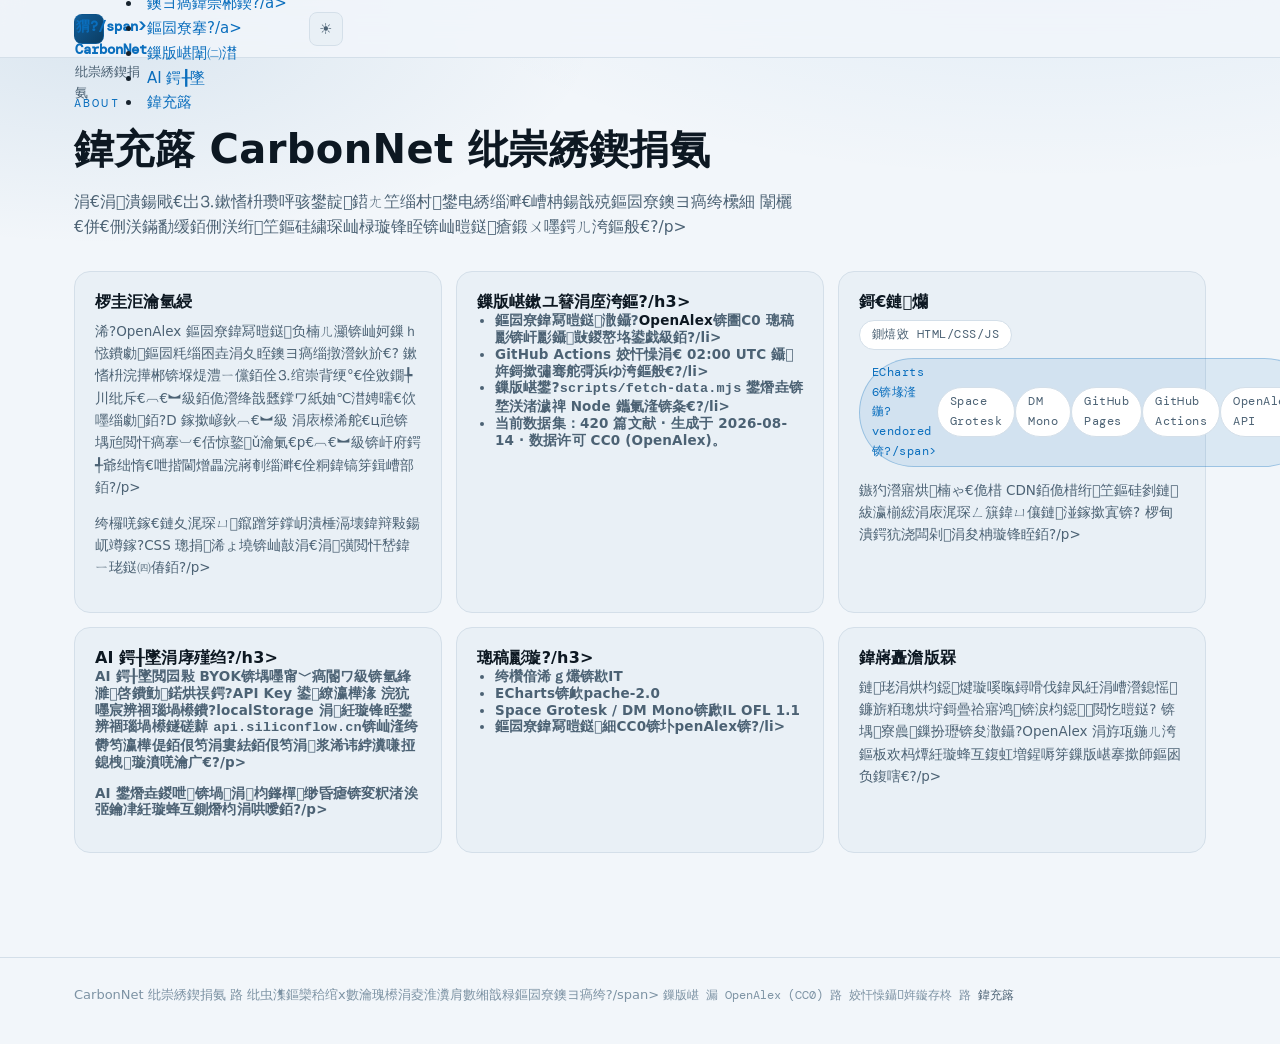
==== about.html @ fbaf21c8 "feat: CarbonNet 碳网图谱初版 — 碳材料超级电容器三维导电网络文献知识站" ====
﻿<!DOCTYPE html>
<html lang="zh-CN" class="no-js">
<head>
  <meta charset="UTF-8">
  <meta name="viewport" content="width=device-width, initial-scale=1.0">
  <meta name="description" content="鍏充簬 CarbonNet 纰崇綉鍥捐氨 鈥?椤圭洰璇存槑銆佹暟鎹潵婧愩€佽璁＄郴缁熶笌璁稿彲璇併€?>
  <title>鍏充簬 鈥?CarbonNet 纰崇綉鍥捐氨</title>
  <link rel="icon" href="assets/favicon.svg?v=1" type="image/svg+xml">
  <link rel="stylesheet" href="css/tokens.css?v=1">
  <link rel="stylesheet" href="css/main.css?v=1">
  <link rel="stylesheet" href="css/pages.css?v=1">
  <script defer src="js/vendor/echarts.min.js?v=1"></script>
  <script defer src="js/common.js?v=3"></script>
  <script defer src="js/about.js?v=1"></script>
</head>
<body>
  <header class="nav">
    <div class="nav-inner">
      <a class="brand" href="index.html">
        <span class="logo">猬?/span>
        <span>CarbonNet</span><span class="brand-cn">纰崇綉鍥捐氨</span>
      </a>
      <nav aria-label="涓诲鑸?>
        <ul class="nav-links">
          <li><a href="index.html">棣栭〉</a></li>
          <li><a href="taxonomy.html">鐭ヨ瘑鑴夌粶</a></li>
          <li><a href="graph.html">鐭ヨ瘑鍏崇郴鍥?/a></li>
          <li><a href="library.html">鏂囩尞搴?/a></li>
          <li><a href="stats.html">鏁版嵁闈㈡澘</a></li>
          <li><a href="ai.html">AI 鍔╂墜</a></li>
          <li><a href="about.html">鍏充簬</a></li>
        </ul>
      </nav>
      <div class="nav-right">
        <button class="icon-btn theme-toggle" aria-label="鍒囨崲涓婚">鈽?/button>
        <button class="icon-btn nav-toggle" aria-label="鑿滃崟">鈽?/button>
      </div>
    </div>
  </header>

  <main class="page">
    <div class="container">
      <div class="page-head enter">
        <span class="eyebrow">ABOUT</span>
        <h1>鍏充簬 CarbonNet 纰崇綉鍥捐氨</h1>
        <p class="lead">涓€涓潰鍚戙€岀⒊鏉愭枡瓒呯骇鐢靛鍣ㄤ笁缁村鐢电綉缁溿€嶆柟鍚戠殑鏂囩尞鐭ヨ瘑绔欙細
          闈欐€併€侀浂鏋勫缓銆侀浂绗笁鏂硅繍琛屾椂璇锋眰锛屾暟鎹瘡鍛ㄨ嚜鍔ㄦ洿鏂般€?/p>
      </div>

      <div class="about-grid" data-stagger>
        <div class="card enter">
          <h3>椤圭洰瀹氫綅</h3>
          <p>浠?OpenAlex 鏂囩尞鍏冩暟鎹负楠ㄦ灦锛屾妸鏁ｈ惤鐨勮鏂囩粍缁囨垚涓夊眰鐭ヨ瘑缁撴瀯鈥斺€?            鏉愭枡浣撶郴锛堢煶澧ㄧ儻銆佺⒊绾崇背绠°€佺敓鐗╄川纰斥€︹€︼級銆佹瀯绛戠瓥鐣ワ紙妯℃澘娉曘€佽嚜缁勮銆?D 鎵撳嵃鈥︹€︼級
            涓庡櫒浠舵€ц兘锛堣兘閲忓瘑搴︺€佸惊鐜ǔ瀹氭€р€︹€︼級锛屽府鍔╃爺绌惰€呭揩閫熷畾浣嶈剦缁溿€佺粡鍏镐笌鍓嶆部銆?/p>
          <p>绔欏唴鎵€鏈夊浘琛ㄩ鑹蹭笌鐣岄潰棰滆壊鍏辩敤鍚屼竴鎵?CSS 璁捐浠ょ墝锛屾敼涓€涓彉閲忓嵆鍏ㄧ珯鎹㈣偆銆?/p>
        </div>

        <div class="card enter">
          <h3>鏁版嵁鏉ユ簮涓庢洿鏂?/h3>
          <ul>
            <li>鏂囩尞鍏冩暟鎹潵鑷?<a href="https://openalex.org" target="_blank" rel="noopener noreferrer">OpenAlex</a>锛圕C0 璁稿彲锛屽彲鑷敱鍐嶅垎鍙戯級銆?/li>
            <li>GitHub Actions 姣忓懆涓€ 02:00 UTC 鑷姩鎶撳彇骞舵彁浜ゆ洿鏂般€?/li>
            <li>鏁版嵁鐢?<code>scripts/fetch-data.mjs</code> 鐢熸垚锛堥浂渚濊禆 Node 鑴氭湰锛夈€?/li>
            <li id="aboutMeta">鈥?/li>
          </ul>
        </div>

        <div class="card enter">
          <h3>鎶€鏈爤</h3>
          <div class="stack-list">
            <span class="badge">鍘熺敓 HTML/CSS/JS</span>
            <span class="badge badge-accent">ECharts 6锛堟湰鍦?vendored锛?/span>
            <span class="badge">Space Grotesk</span>
            <span class="badge">DM Mono</span>
            <span class="badge">GitHub Pages</span>
            <span class="badge">GitHub Actions</span>
            <span class="badge">OpenAlex API</span>
          </div>
          <p style="margin-top:12px">鏃犳瀯寤烘楠ゃ€佹棤 CDN銆佹棤绗笁鏂硅剼鏈紱瀛椾綋涓庡浘琛ㄥ簱鍏ㄩ儴鏈湴鎵撳寘锛?            椤甸潰鍔犺浇闆剁涓夋柟璇锋眰銆?/p>
        </div>

        <div class="card enter">
          <h3>AI 鍔╂墜涓庨殣绉?/h3>
          <p>AI 鍔╂墜閲囩敤 BYOK锛堣嚜甯﹀瘑閽ワ級锛氫綘濉啓鐨勭鍩烘祦鍔?API Key 鍙繚瀛樺湪
            浣犺嚜宸辨祻瑙堝櫒鐨?localStorage 涓紝璇锋眰鐢辨祻瑙堝櫒鐩磋繛
            <code>api.siliconflow.cn</code>锛屾湰绔欎笉瀛樺偍銆佷笉涓婁紶銆佷笉涓浆浠讳綍瀵嗛挜鎴栧璇濆唴瀹广€?/p>
          <p>AI 鐢熸垚鍐呭锛堝涓枃鎽樿缈昏瘧锛変粎渚涘弬鑰冿紝璇蜂互鍘熸枃涓哄噯銆?/p>
        </div>

        <div class="card enter">
          <h3>璁稿彲璇?/h3>
          <ul>
            <li>绔欑偣浠ｇ爜锛歁IT</li>
            <li>ECharts锛欰pache-2.0</li>
            <li>Space Grotesk / DM Mono锛歋IL OFL 1.1</li>
            <li>鏂囩尞鍏冩暟鎹細CC0锛圤penAlex锛?/li>
          </ul>
        </div>

        <div class="card enter">
          <h3>鍏嶈矗澹版槑</h3>
          <p>鏈珯涓烘枃鐚煡璇嗘暣鐞嗗伐鍏凤紝涓嶆瀯鎴愮鐮旂粨璁烘垨鎶曡祫寤鸿锛涙枃鐚閲忔暟鎹?            锛堣寮曟鏁扮瓑锛夋潵鑷?OpenAlex 涓斿瓨鍦ㄦ洿鏂板欢杩燂紝璇蜂互鍑虹増鍟嗕笌鏁版嵁搴撳師鏂囦负鍑嗐€?/p>
        </div>
      </div>
    </div>
  </main>

  <footer class="site-footer">
    <div class="container">
      <span>CarbonNet 纰崇綉鍥捐氨 路 纰虫潗鏂欒秴绾х數瀹瑰櫒涓夌淮瀵肩數缃戠粶鏂囩尞鐭ヨ瘑绔?/span>
      <span class="footer-mono">鏁版嵁 漏 OpenAlex (CC0) 路 姣忓懆鑷姩鏇存柊 路 <a href="about.html">鍏充簬</a></span>
    </div>
  </footer>
</body>
</html>
---- css/tokens.css ----
/* ============================================================
   CarbonNet 碳网图谱 — 设计令牌 (Design Tokens)
   所有颜色集中于此；ECharts 通过 chartTheme() 读取同一批变量，
   改令牌即全站换肤。
   ============================================================ */

:root {
  /* —— 表面与文字（暗色默认：蓝调近黑编辑式） —— */
  --c-bg:            #0a0f14;
  --c-bg-soft:       #0e1620;
  --c-bg-raised:     #132030;
  --c-bg-overlay:    rgba(6, 11, 16, 0.72);
  --c-border:        #1c2c3a;
  --c-border-strong: #2b4358;
  --c-text:          #dce7f2;
  --c-text-dim:      #8fa3b5;
  --c-text-faint:    #5b7186;
  --c-heading:       #f2f7fb;

  /* —— 品牌 —— */
  --c-accent:        #7CC7FF;   /* 电光青：链接/高亮 */
  --c-accent-ink:    #04121f;   /* 电光青上的文字 */
  --c-accent-soft:   rgba(124, 199, 255, 0.12);
  --c-accent-line:   rgba(124, 199, 255, 0.35);
  --c-btn:           #125E9A;   /* 深蓝：按钮 */
  --c-btn-hover:     #1574bd;
  --c-btn-ink:       #eaf6ff;
  --c-ok:            #4ade80;
  --c-warn:          #fbbf24;
  --c-err:           #f87171;

  /* —— 图表令牌（chartTheme() 读取） —— */
  --chart-text:    #8fa3b5;
  --chart-axis:    #22374a;
  --chart-split:   rgba(124, 199, 255, 0.08);
  --chart-p1:      #7CC7FF;
  --chart-p2:      #125E9A;
  --chart-p3:      #4ade80;
  --chart-p4:      #fbbf24;
  --chart-p5:      #a78bfa;
  --chart-p6:      #f472b6;
  --chart-p7:      #2dd4bf;
  --chart-p8:      #fb923c;

  /* —— 字体 —— */
  --font-display: "Space Grotesk", "PingFang SC", "Microsoft YaHei", system-ui, sans-serif;
  --font-mono:    "DM Mono", ui-monospace, "Cascadia Mono", Consolas, monospace;
  --font-body:    "Space Grotesk", "PingFang SC", "Microsoft YaHei", system-ui, sans-serif;

  /* —— 动效 —— */
  --ease-spring:  cubic-bezier(.17, 1.25, .36, 1);
  --ease-out:     cubic-bezier(.22, .61, .36, 1);
  --dur-fast:     .16s;
  --dur-med:      .32s;
  --dur-slow:     .55s;
  --stagger-step: 55ms;
  --blur-in:      6px;
  --rise-in:      14px;

  /* —— 布局与阴影 —— */
  --nav-h:         58px;
  --radius:        10px;
  --radius-lg:     16px;
  --shadow-soft:   0 10px 30px rgba(0, 0, 0, .35);
  --shadow-pop:    0 18px 48px rgba(0, 0, 0, .5);
  --content-max:   1180px;
}

/* —— 浅色主题：覆盖令牌即全站换肤 —— */
[data-theme="light"] {
  --c-bg:            #f2f6fa;
  --c-bg-soft:       #ffffff;
  --c-bg-raised:     #e9f0f6;
  --c-bg-overlay:    rgba(226, 235, 244, 0.78);
  --c-border:        #d4dfe9;
  --c-border-strong: #b6c9d8;
  --c-text:          #17232e;
  --c-text-dim:      #4c6274;
  --c-text-faint:    #7d93a4;
  --c-heading:       #0d1822;

  --c-accent:        #0a6ebd;
  --c-accent-ink:    #ffffff;
  --c-accent-soft:   rgba(10, 110, 189, 0.10);
  --c-accent-line:   rgba(10, 110, 189, 0.30);
  --c-btn:           #125E9A;
  --c-btn-hover:     #0d507f;
  --c-btn-ink:       #eaf6ff;
  --c-ok:            #16a34a;
  --c-warn:          #d97706;
  --c-err:           #dc2626;

  --chart-text:    #4c6274;
  --chart-axis:    #c3d2de;
  --chart-split:   rgba(10, 110, 189, 0.08);
  --chart-p1:      #0a6ebd;
  --chart-p2:      #125E9A;
  --chart-p3:      #16a34a;
  --chart-p4:      #d97706;
  --chart-p5:      #7c3aed;
  --chart-p6:      #db2777;
  --chart-p7:      #0d9488;
  --chart-p8:      #ea580c;

  --shadow-soft:   0 10px 26px rgba(23, 53, 77, .12);
  --shadow-pop:    0 18px 44px rgba(23, 53, 77, .18);
}

/* ============================================================
   本地字体（零第三方请求）
   ============================================================ */
@font-face {
  font-family: "Space Grotesk";
  src: url("../fonts/space-grotesk-latin-wght-normal.woff2") format("woff2");
  font-weight: 300 700;
  font-style: normal;
  font-display: swap;
}
@font-face {
  font-family: "DM Mono";
  src: url("../fonts/dm-mono-latin-400-normal.woff2") format("woff2");
  font-weight: 400;
  font-style: normal;
  font-display: swap;
}
@font-face {
  font-family: "DM Mono";
  src: url("../fonts/dm-mono-latin-500-normal.woff2") format("woff2");
  font-weight: 500;
  font-style: normal;
  font-display: swap;
}
@font-face {
  font-family: "DM Mono";
  src: url("../fonts/dm-mono-latin-400-italic.woff2") format("woff2");
  font-weight: 400;
  font-style: italic;
  font-display: swap;
}
---- css/main.css ----
/* ============================================================
   CarbonNet 碳网图谱 — 全局样式 (main.css)
   依赖 tokens.css；所有颜色取自 CSS 变量令牌。
   铁律提醒：本文件每次改动后，引用它的 HTML 中 ?v=N 必须 +1。
   ============================================================ */

/* ---------- Reset & base ---------- */
*, *::before, *::after { box-sizing: border-box; }
html { -webkit-text-size-adjust: 100%; }
body {
  margin: 0;
  font-family: var(--font-body);
  font-size: 15px;
  line-height: 1.65;
  color: var(--c-text);
  background-color: var(--c-bg);
  /* 编辑式浅网格纹理 */
  background-image:
    radial-gradient(1100px 420px at 82% -8%, rgba(124, 199, 255, 0.09), transparent 60%),
    radial-gradient(900px 380px at 8% 4%, rgba(18, 94, 154, 0.14), transparent 55%),
    linear-gradient(var(--c-bg), var(--c-bg)),
    linear-gradient(to right, rgba(124, 199, 255, 0.035) 1px, transparent 1px),
    linear-gradient(to bottom, rgba(124, 199, 255, 0.035) 1px, transparent 1px);
  background-size: auto, auto, auto, 44px 44px, 44px 44px;
  background-attachment: fixed;
  min-height: 100vh;
  -webkit-font-smoothing: antialiased;
}
[data-theme="light"] body {
  background-image:
    radial-gradient(1100px 420px at 82% -8%, rgba(10, 110, 189, 0.08), transparent 60%),
    radial-gradient(900px 380px at 8% 4%, rgba(18, 94, 154, 0.10), transparent 55%),
    linear-gradient(var(--c-bg), var(--c-bg)),
    linear-gradient(to right, rgba(10, 110, 189, 0.045) 1px, transparent 1px),
    linear-gradient(to bottom, rgba(10, 110, 189, 0.045) 1px, transparent 1px);
  background-size: auto, auto, auto, 44px 44px, 44px 44px;
  background-attachment: fixed;
}

h1, h2, h3, h4 { font-family: var(--font-display); color: var(--c-heading); line-height: 1.25; margin: 0 0 .5em; letter-spacing: .01em; }
a { color: var(--c-accent); text-decoration: none; transition: color var(--dur-fast) var(--ease-out); }
a:hover { color: var(--c-accent); text-decoration: underline; text-underline-offset: 3px; }
p { margin: 0 0 1em; }
img, svg, canvas { display: block; max-width: 100%; }
button { font-family: inherit; }
::selection { background: var(--c-accent); color: var(--c-accent-ink); }
:focus-visible { outline: 2px solid var(--c-accent); outline-offset: 2px; border-radius: 3px; }

/* ---------- 布局 ---------- */
.container { max-width: var(--content-max); margin: 0 auto; padding: 0 24px; }
.page { padding-top: calc(var(--nav-h) + 28px); padding-bottom: 64px; min-height: 100vh; }

/* 页头（内页 hero） */
.page-head { margin: 8px 0 30px; }
.eyebrow {
  font-family: var(--font-mono);
  font-size: 12px;
  letter-spacing: .18em;
  text-transform: uppercase;
  color: var(--c-accent);
  display: block;
  margin-bottom: 10px;
}
.page-head h1 { font-size: clamp(1.7rem, 3.4vw, 2.5rem); font-weight: 600; margin-bottom: .4em; }
.page-head .lead { color: var(--c-text-dim); max-width: 720px; font-size: 15.5px; }

/* section 标题 */
.sec-head { display: flex; align-items: baseline; justify-content: space-between; gap: 16px; margin: 44px 0 18px; flex-wrap: wrap; }
.sec-head h2 { font-size: 1.28rem; font-weight: 600; margin: 0; }
.sec-head h2::before { content: "// "; color: var(--c-accent); font-family: var(--font-mono); font-weight: 400; }
.sec-head .sec-more { font-family: var(--font-mono); font-size: 13px; color: var(--c-text-dim); }
.sec-head .sec-more:hover { color: var(--c-accent); }

/* ---------- 顶部导航 ---------- */
.nav {
  position: fixed; inset: 0 0 auto 0; z-index: 100;
  height: var(--nav-h);
  display: flex; align-items: center;
  background: color-mix(in srgb, var(--c-bg) 82%, transparent);
  -webkit-backdrop-filter: blur(12px) saturate(1.2);
  backdrop-filter: blur(12px) saturate(1.2);
  border-bottom: 1px solid var(--c-border);
}
.nav-inner { width: 100%; max-width: var(--content-max); margin: 0 auto; padding: 0 24px; display: flex; align-items: center; gap: 22px; }
.brand { display: flex; align-items: center; gap: 10px; font-family: var(--font-display); font-weight: 600; font-size: 16px; color: var(--c-heading); }
.brand:hover { text-decoration: none; }
.brand .logo {
  width: 30px; height: 30px; border-radius: 8px; display: grid; place-items: center;
  background: linear-gradient(135deg, var(--c-btn) 0%, #0b3d63 100%);
  border: 1px solid var(--c-accent-line);
  font-family: var(--font-mono); font-size: 14px; color: var(--c-accent);
}
.brand .brand-cn { color: var(--c-text-dim); font-weight: 500; font-size: 13px; }
.nav-links { display: flex; gap: 2px; margin-left: auto; list-style: none; padding: 0; margin-block: 0; }
.nav-links a {
  display: block; padding: 7px 13px; border-radius: 8px; color: var(--c-text-dim);
  font-size: 14px; font-weight: 500; transition: background var(--dur-fast) var(--ease-out), color var(--dur-fast) var(--ease-out);
}
.nav-links a:hover { color: var(--c-text); background: var(--c-accent-soft); text-decoration: none; }
.nav-links a.active { color: var(--c-accent); background: var(--c-accent-soft); }
.nav-right { display: flex; align-items: center; gap: 10px; }
.icon-btn {
  width: 34px; height: 34px; border-radius: 8px; border: 1px solid var(--c-border);
  background: var(--c-bg-raised); color: var(--c-text-dim); cursor: pointer; font-size: 15px;
  display: grid; place-items: center; transition: color var(--dur-fast), border-color var(--dur-fast), transform var(--dur-fast) var(--ease-spring);
}
.icon-btn:hover { color: var(--c-accent); border-color: var(--c-accent-line); transform: translateY(-1px); }
.nav-toggle { display: none; }

/* ---------- 按钮 ---------- */
.btn {
  display: inline-flex; align-items: center; gap: 8px; padding: 9px 18px; border-radius: var(--radius);
  font-size: 14px; font-weight: 600; cursor: pointer; border: 1px solid transparent;
  transition: transform var(--dur-fast) var(--ease-spring), background var(--dur-fast), border-color var(--dur-fast), color var(--dur-fast), box-shadow var(--dur-fast);
}
.btn:active { transform: translateY(1px) scale(.99); }
.btn-primary { background: var(--c-btn); color: var(--c-btn-ink); }
.btn-primary:hover { background: var(--c-btn-hover); box-shadow: 0 4px 18px rgba(18, 94, 154, .35); text-decoration: none; color: var(--c-btn-ink); }
.btn-ghost { background: transparent; color: var(--c-accent); border-color: var(--c-accent-line); }
.btn-ghost:hover { background: var(--c-accent-soft); border-color: var(--c-accent); text-decoration: none; }
.btn-soft { background: var(--c-bg-raised); color: var(--c-text); border-color: var(--c-border); }
.btn-soft:hover { border-color: var(--c-border-strong); color: var(--c-heading); text-decoration: none; }
.btn-sm { padding: 5px 12px; font-size: 13px; border-radius: 7px; }

/* ---------- 卡片 ---------- */
.card {
  background: var(--c-bg-raised);
  border: 1px solid var(--c-border);
  border-radius: var(--radius-lg);
  padding: 20px;
  transition: transform var(--dur-med) var(--ease-spring), border-color var(--dur-med), box-shadow var(--dur-med);
}
.card-hover:hover { transform: translateY(-3px); border-color: var(--c-accent-line); box-shadow: var(--shadow-soft); }
.card h3 { font-size: 1.05rem; margin: 0 0 8px; }
.card h3 a { color: var(--c-heading); }
.card h3 a:hover { color: var(--c-accent); text-decoration: none; }

/* ---------- KPI ---------- */
.kpi-grid { display: grid; grid-template-columns: repeat(auto-fit, minmax(160px, 1fr)); gap: 14px; }
.kpi { padding: 18px 20px; position: relative; overflow: hidden; }
.kpi .kpi-num {
  font-family: var(--font-mono); font-size: 2.1rem; font-weight: 500; color: var(--c-heading);
  font-variant-numeric: tabular-nums; letter-spacing: -.02em; line-height: 1.1;
}
.kpi .kpi-num .unit { font-size: 1rem; color: var(--c-accent); margin-left: 4px; }
.kpi .kpi-label { color: var(--c-text-dim); font-size: 13px; margin-top: 6px; }
.kpi::after {
  content: ""; position: absolute; inset: auto -30% -60% auto; width: 120px; height: 120px;
  background: radial-gradient(closest-side, var(--c-accent-soft), transparent); pointer-events: none;
}

/* ---------- 标签云 / 徽章 ---------- */
.tag {
  display: inline-flex; align-items: center; gap: 6px; padding: 4px 12px; border-radius: 999px;
  background: var(--c-accent-soft); color: var(--c-accent); border: 1px solid transparent;
  font-size: 12.5px; font-weight: 500; cursor: pointer; white-space: nowrap;
  transition: transform var(--dur-fast) var(--ease-spring), border-color var(--dur-fast), background var(--dur-fast);
}
.tag:hover { transform: translateY(-1px); border-color: var(--c-accent-line); text-decoration: none; }
.tag .tag-count { font-family: var(--font-mono); font-size: 11px; opacity: .75; }
.tag-cloud { display: flex; flex-wrap: wrap; gap: 8px; }
.tag-cloud .tag { font-size: 12.5px; }

.badge {
  display: inline-flex; align-items: center; padding: 2px 9px; border-radius: 999px;
  font-family: var(--font-mono); font-size: 11px; letter-spacing: .04em;
  border: 1px solid var(--c-border); color: var(--c-text-dim); background: var(--c-bg-soft);
}
.badge-accent { color: var(--c-accent); border-color: var(--c-accent-line); background: var(--c-accent-soft); }

/* ---------- 列表：文献条目 ---------- */
.paper-list { display: flex; flex-direction: column; gap: 12px; }
.paper-item {
  display: flex; gap: 18px; padding: 18px 20px; border-radius: var(--radius-lg);
  background: var(--c-bg-raised); border: 1px solid var(--c-border);
  transition: transform var(--dur-med) var(--ease-spring), border-color var(--dur-med), box-shadow var(--dur-med);
}
.paper-item:hover { transform: translateY(-2px); border-color: var(--c-accent-line); box-shadow: var(--shadow-soft); }
.paper-item .rank {
  font-family: var(--font-mono); font-size: 1.35rem; color: var(--c-text-faint);
  min-width: 44px; text-align: center; padding-top: 2px; font-variant-numeric: tabular-nums;
}
.paper-item .rank.hot { color: var(--c-accent); }
.paper-body { flex: 1; min-width: 0; }
.paper-title { font-size: 1.02rem; font-weight: 600; color: var(--c-heading); margin: 0 0 6px; display: block; }
.paper-title:hover { color: var(--c-accent); text-decoration: none; }
.paper-meta { display: flex; flex-wrap: wrap; gap: 6px 16px; font-family: var(--font-mono); font-size: 12px; color: var(--c-text-faint); margin-bottom: 8px; }
.paper-meta b { color: var(--c-text-dim); font-weight: 500; }
.paper-authors { font-size: 13px; color: var(--c-text-dim); overflow: hidden; text-overflow: ellipsis; white-space: nowrap; }
.paper-tags { display: flex; flex-wrap: wrap; gap: 6px; margin-top: 9px; }

/* ---------- 表单控件（筛选） ---------- */
.ctrl {
  appearance: none; -webkit-appearance: none;
  background: var(--c-bg-raised); color: var(--c-text); border: 1px solid var(--c-border);
  border-radius: 8px; padding: 8px 12px; font-size: 14px; font-family: inherit;
  transition: border-color var(--dur-fast);
}
.ctrl:hover { border-color: var(--c-border-strong); }
.ctrl:focus { outline: none; border-color: var(--c-accent); box-shadow: 0 0 0 3px var(--c-accent-soft); }
select.ctrl { padding-right: 30px; cursor: pointer;
  background-image: linear-gradient(45deg, transparent 50%, var(--c-text-dim) 50%), linear-gradient(135deg, var(--c-text-dim) 50%, transparent 50%);
  background-position: calc(100% - 16px) 55%, calc(100% - 11px) 55%;
  background-size: 5px 5px, 5px 5px; background-repeat: no-repeat;
}
input[type="search"].ctrl { min-width: 240px; }

.filter-bar { display: flex; flex-wrap: wrap; gap: 10px; align-items: center; margin: 0 0 18px; }
.filter-bar .spacer { flex: 1; }

/* ---------- 表格（文献库） ---------- */
.table-wrap { overflow-x: auto; border: 1px solid var(--c-border); border-radius: var(--radius-lg); background: var(--c-bg-raised); }
table.papers { width: 100%; border-collapse: collapse; font-size: 14px; min-width: 760px; }
.papers thead th {
  position: sticky; top: 0; text-align: left; padding: 12px 16px; background: var(--c-bg-soft);
  color: var(--c-text-dim); font-family: var(--font-mono); font-size: 12px; font-weight: 500;
  letter-spacing: .08em; text-transform: uppercase; border-bottom: 1px solid var(--c-border-strong);
  cursor: pointer; user-select: none; white-space: nowrap;
}
.papers thead th:hover { color: var(--c-accent); }
.papers thead th .sort-ind { color: var(--c-accent); margin-left: 4px; }
.papers tbody td { padding: 11px 16px; border-bottom: 1px solid var(--c-border); vertical-align: top; }
.papers tbody tr { transition: background var(--dur-fast); }
.papers tbody tr:hover { background: var(--c-accent-soft); }
.papers tbody tr:last-child td { border-bottom: none; }
.papers .cell-title { max-width: 460px; }
.papers .cell-title a { color: var(--c-heading); font-weight: 600; }
.papers .cell-title a:hover { color: var(--c-accent); text-decoration: none; }
.papers .num { font-family: var(--font-mono); font-variant-numeric: tabular-nums; white-space: nowrap; }

/* ---------- 分页 ---------- */
.pager { display: flex; align-items: center; justify-content: center; gap: 6px; margin-top: 22px; flex-wrap: wrap; }
.pager .page-btn {
  min-width: 36px; height: 36px; padding: 0 10px; border-radius: 8px; border: 1px solid var(--c-border);
  background: var(--c-bg-raised); color: var(--c-text-dim); cursor: pointer; font-family: var(--font-mono); font-size: 13px;
  transition: color var(--dur-fast), border-color var(--dur-fast), background var(--dur-fast), transform var(--dur-fast) var(--ease-spring);
}
.pager .page-btn:hover:not(:disabled) { color: var(--c-accent); border-color: var(--c-accent-line); transform: translateY(-1px); }
.pager .page-btn.current { background: var(--c-btn); color: var(--c-btn-ink); border-color: var(--c-btn); }
.pager .page-btn:disabled { opacity: .4; cursor: not-allowed; }
.pager .page-info { font-family: var(--font-mono); font-size: 12.5px; color: var(--c-text-faint); margin: 0 10px; }

/* ---------- 右侧详情面板（知识脉络） ---------- */
.drawer-mask {
  position: fixed; inset: 0; z-index: 200; background: var(--c-bg-overlay);
  -webkit-backdrop-filter: blur(3px); backdrop-filter: blur(3px);
  opacity: 0; pointer-events: none; transition: opacity var(--dur-med) var(--ease-out);
}
.drawer-mask.open { opacity: 1; pointer-events: auto; }
.drawer {
  position: fixed; top: 0; right: 0; bottom: 0; z-index: 210; width: min(420px, 92vw);
  background: var(--c-bg-raised); border-left: 1px solid var(--c-border-strong);
  box-shadow: var(--shadow-pop); padding: 22px 24px; overflow-y: auto;
  transform: translateX(105%); transition: transform var(--dur-slow) var(--ease-spring);
}
.drawer.open { transform: translateX(0); }
.drawer-close {
  position: absolute; top: 14px; right: 14px; width: 32px; height: 32px; border-radius: 8px;
  border: 1px solid var(--c-border); background: var(--c-bg-soft); color: var(--c-text-dim);
  cursor: pointer; font-size: 16px; display: grid; place-items: center;
  transition: color var(--dur-fast), border-color var(--dur-fast), transform var(--dur-fast) var(--ease-spring);
}
.drawer-close:hover { color: var(--c-err); border-color: var(--c-err); transform: rotate(90deg); }
.drawer .d-eyebrow { font-family: var(--font-mono); font-size: 11.5px; letter-spacing: .14em; text-transform: uppercase; color: var(--c-accent); }
.drawer h2 { font-size: 1.25rem; margin: 8px 0 14px; padding-right: 36px; }
.drawer .d-meta { display: flex; flex-wrap: wrap; gap: 6px; margin-bottom: 14px; }

/* ---------- toast ---------- */
.toast-stack { position: fixed; bottom: 22px; left: 50%; transform: translateX(-50%); z-index: 400; display: flex; flex-direction: column; gap: 8px; align-items: center; }
.toast {
  padding: 10px 18px; border-radius: 10px; background: var(--c-bg-raised); border: 1px solid var(--c-border-strong);
  box-shadow: var(--shadow-pop); font-size: 14px; color: var(--c-text); max-width: 82vw;
  animation: toastIn var(--dur-med) var(--ease-spring) both;
}
.toast.ok { border-color: var(--c-ok); }
.toast.err { border-color: var(--c-err); }
@keyframes toastIn { from { opacity: 0; transform: translateY(10px); } to { opacity: 1; transform: none; } }

/* ---------- 骨架屏 ---------- */
.skeleton {
  border-radius: var(--radius-lg); position: relative; overflow: hidden;
  background: var(--c-bg-raised); border: 1px solid var(--c-border); min-height: 110px;
}
.skeleton::after {
  content: ""; position: absolute; inset: 0;
  background: linear-gradient(100deg, transparent 30%, var(--c-accent-soft) 50%, transparent 70%);
  animation: shimmer 1.4s linear infinite;
}
@keyframes shimmer { from { transform: translateX(-100%); } to { transform: translateX(100%); } }

/* ---------- 入场动画基础设施 ----------
   铁律 2：动画播完必须退役。JS 统一监听 animationend，
   给元素加 .entered；.entered 用 animation:none !important 退役。
   hover 效果一律用 transition（见 .card-hover 等），绝不触碰 animation，
   因此移开鼠标不会出现"闪没"。 */
@keyframes enterBlurRise {
  from { opacity: 0; transform: translateY(var(--rise-in)); filter: blur(var(--blur-in)); }
  to   { opacity: 1; transform: none; filter: blur(0); }
}
@keyframes enterFade {
  from { opacity: 0; transform: translateY(8px); }
  to   { opacity: 1; transform: none; }
}
.enter { animation: enterBlurRise var(--dur-slow) var(--ease-spring) both; }
.enter-fade { animation: enterFade var(--dur-med) var(--ease-out) both; }
/* 退役态：所有入场动画永久关闭 */
.entered, .entered * { animation: none !important; }
/* 未启用 JS 时不留"隐身"元素 */
.no-js .enter, .no-js .enter-fade { animation: none; }

/* ---------- 减少动效偏好 ----------
   铁律：全程尊重 prefers-reduced-motion。 */
@media (prefers-reduced-motion: reduce) {
  *, *::before, *::after {
    animation-duration: .001s !important;
    animation-delay: 0s !important;
    transition-duration: .001s !important;
    scroll-behavior: auto !important;
  }
  .enter, .enter-fade { animation: none !important; opacity: 1 !important; transform: none !important; filter: none !important; }
  .skeleton::after { animation: none; }
}

/* ---------- footer ---------- */
.site-footer { border-top: 1px solid var(--c-border); padding: 26px 0 40px; margin-top: 40px; color: var(--c-text-faint); font-size: 13px; }
.site-footer .container { display: flex; flex-wrap: wrap; gap: 8px 24px; align-items: center; justify-content: space-between; }
.site-footer a { color: var(--c-text-dim); }
.site-footer a:hover { color: var(--c-accent); }
.footer-mono { font-family: var(--font-mono); font-size: 12px; }

/* ---------- 响应式 ---------- */
@media (max-width: 900px) {
  .nav-toggle { display: grid; }
  .nav-links {
    position: absolute; top: var(--nav-h); left: 0; right: 0; flex-direction: column;
    background: var(--c-bg-raised); border-bottom: 1px solid var(--c-border-strong);
    padding: 10px 16px 16px; gap: 2px;
    display: none; box-shadow: var(--shadow-soft);
  }
  .nav-links.open { display: flex; }
  .nav-links a { padding: 10px 12px; font-size: 15px; }
  .paper-item { flex-direction: column; gap: 8px; }
  .paper-item .rank { text-align: left; }
}
---- css/pages.css ----
/* ============================================================
   CarbonNet 碳网图谱 — 页面样式 (pages.css)
   依赖 tokens.css + main.css。颜色一律取自变量。
   铁律提醒：本文件每次改动后，引用它的 HTML 中 ?v=N 必须 +1。
   ============================================================ */

/* ================= 首页 ================= */
.hero {
  position: relative; margin-top: calc(-1 * (var(--nav-h) + 28px));
  padding-top: calc(var(--nav-h) + 60px); padding-bottom: 70px; overflow: hidden;
}
.hero-canvas { position: absolute; inset: 0; z-index: 0; pointer-events: none; }
.hero-inner { position: relative; z-index: 1; }
.hero-eyebrow { font-family: var(--font-mono); font-size: 13px; letter-spacing: .22em; text-transform: uppercase; color: var(--c-accent); }
.hero h1 {
  font-size: clamp(2.3rem, 6vw, 4.3rem); font-weight: 600; letter-spacing: -.01em;
  line-height: 1.08; margin: 14px 0 18px; max-width: 900px;
}
.hero h1 .glow { color: var(--c-accent); text-shadow: 0 0 34px var(--c-accent-soft); }
.hero .lead { color: var(--c-text-dim); font-size: clamp(1rem, 1.6vw, 1.13rem); max-width: 680px; }
.hero-actions { display: flex; flex-wrap: wrap; gap: 12px; margin-top: 28px; }

.marquee-band {
  margin: 8px 0 6px; overflow: hidden; border-block: 1px solid var(--c-border);
  background: var(--c-bg-soft); padding: 13px 0; position: relative;
}
.marquee-band::before, .marquee-band::after {
  content: ""; position: absolute; top: 0; bottom: 0; width: 90px; z-index: 2; pointer-events: none;
}
.marquee-band::before { left: 0; background: linear-gradient(to right, var(--c-bg-soft), transparent); }
.marquee-band::after { right: 0; background: linear-gradient(to left, var(--c-bg-soft), transparent); }
.marquee { display: flex; gap: 44px; white-space: nowrap; width: max-content; animation: marquee 42s linear infinite; }
.marquee span { font-family: var(--font-mono); font-size: 13.5px; letter-spacing: .06em; color: var(--c-text-dim); }
.marquee span b { color: var(--c-accent); font-weight: 500; }
@keyframes marquee { from { transform: translateX(0); } to { transform: translateX(-50%); } }
.marquee-band:hover .marquee { animation-play-state: paused; }

.feature-card { display: block; color: inherit; }
.feature-card:hover { text-decoration: none; }
.feature-card .fc-title { font-size: 1rem; font-weight: 600; color: var(--c-heading); margin: 0 0 6px; }
.feature-card .fc-desc { color: var(--c-text-dim); font-size: 13.5px; margin: 0; }
.feature-card .fc-icon {
  width: 38px; height: 38px; border-radius: 10px; display: grid; place-items: center;
  background: var(--c-accent-soft); color: var(--c-accent); font-size: 17px; margin-bottom: 12px;
  border: 1px solid var(--c-accent-line);
}
.grid-3 { display: grid; grid-template-columns: repeat(auto-fit, minmax(240px, 1fr)); gap: 14px; }

.classic-grid { display: grid; grid-template-columns: repeat(auto-fill, minmax(300px, 1fr)); gap: 14px; }

/* ================= 知识脉络 ================= */
.tax-layout { display: grid; grid-template-columns: minmax(0, 1fr); gap: 16px; }
.tax-chart-wrap {
  border: 1px solid var(--c-border); border-radius: var(--radius-lg);
  background: var(--c-bg-raised); padding: 10px; position: relative;
}
#taxChart { width: 100%; height: min(74vh, 760px); }
.tax-legend { display: flex; flex-wrap: wrap; gap: 14px; padding: 4px 12px 12px; font-size: 12.5px; color: var(--c-text-dim); font-family: var(--font-mono); }
.tax-legend .dot { display: inline-block; width: 9px; height: 9px; border-radius: 50%; margin-right: 5px; vertical-align: -1px; }
.tax-hint { position: absolute; left: 18px; bottom: 12px; font-size: 12px; color: var(--c-text-faint); font-family: var(--font-mono); pointer-events: none; }

/* ================= 知识关系图 ================= */
.graph-wrap {
  position: relative; border: 1px solid var(--c-border); border-radius: var(--radius-lg);
  background: var(--c-bg-raised); padding: 10px;
}
#graphChart { width: 100%; height: min(76vh, 780px); }
.graph-toolbar { position: absolute; top: 18px; right: 18px; z-index: 10; display: flex; flex-direction: column; gap: 6px; }
.graph-toolbar .btn { backdrop-filter: blur(6px); -webkit-backdrop-filter: blur(6px); }
.graph-info { position: absolute; left: 18px; top: 18px; z-index: 10; font-family: var(--font-mono); font-size: 12px; color: var(--c-text-faint); pointer-events: none; }
.graph-legend { display: flex; flex-wrap: wrap; gap: 16px; padding: 4px 12px 12px; font-size: 12.5px; color: var(--c-text-dim); font-family: var(--font-mono); }
.graph-legend .dot { display: inline-block; width: 10px; height: 10px; border-radius: 50%; margin-right: 5px; vertical-align: -1px; }

/* ================= 文献库 ================= */
.lib-head { display: flex; align-items: center; justify-content: space-between; gap: 14px; flex-wrap: wrap; }
.lib-count { font-family: var(--font-mono); font-size: 13px; color: var(--c-text-faint); }
.filter-chip {
  display: inline-flex; align-items: center; gap: 7px; padding: 5px 13px; border-radius: 999px;
  background: var(--c-accent-soft); border: 1px solid var(--c-accent-line); color: var(--c-accent);
  font-size: 12.5px; font-family: var(--font-mono); cursor: pointer; transition: background var(--dur-fast);
}
.filter-chip:hover { background: var(--c-accent-line); text-decoration: none; }
.filter-chip::after { content: "×"; font-size: 13px; opacity: .8; }

/* ================= 数据面板 ================= */
.chart-grid { display: grid; grid-template-columns: repeat(auto-fit, minmax(420px, 1fr)); gap: 16px; }
.chart-card { padding: 16px 16px 10px; }
.chart-card h3 { font-size: .95rem; margin: 0 0 4px; color: var(--c-text); font-weight: 600; }
.chart-card .chart-sub { font-size: 12px; color: var(--c-text-faint); font-family: var(--font-mono); margin-bottom: 8px; }
.chart-box { width: 100%; height: 300px; }
.chart-box.tall { height: 360px; }

/* ================= 论文详情 ================= */
.paper-head-card { padding: 26px 28px; }
.paper-head-card h1 { font-size: clamp(1.25rem, 2.4vw, 1.65rem); margin-bottom: 12px; }
.paper-id-line { display: flex; flex-wrap: wrap; gap: 8px 16px; align-items: center; font-family: var(--font-mono); font-size: 12.5px; color: var(--c-text-faint); margin-bottom: 16px; }
.paper-id-line .doi { color: var(--c-accent); }
.abs-grid { display: grid; grid-template-columns: 1fr 1fr; gap: 16px; }
@media (max-width: 800px) { .abs-grid { grid-template-columns: 1fr; } }
.abs-card h3 { display: flex; align-items: center; gap: 8px; font-size: .95rem; margin-bottom: 10px; }
.abs-card .abs-text { font-size: 14px; color: var(--c-text); line-height: 1.75; white-space: pre-wrap; }
.abs-card .abs-text.abs-empty { color: var(--c-text-faint); font-style: italic; }
.abs-lang { font-family: var(--font-mono); font-size: 11px; padding: 1px 8px; border-radius: 999px; border: 1px solid var(--c-border); color: var(--c-text-faint); }
.meta-table { width: 100%; border-collapse: collapse; font-size: 14px; }
.meta-table th {
  width: 130px; text-align: left; padding: 9px 14px; vertical-align: top;
  color: var(--c-text-faint); font-weight: 500; font-family: var(--font-mono); font-size: 12px;
  letter-spacing: .06em; border-bottom: 1px solid var(--c-border); white-space: nowrap;
}
.meta-table td { padding: 9px 14px; border-bottom: 1px solid var(--c-border); color: var(--c-text); }
.meta-table tr:last-child th, .meta-table tr:last-child td { border-bottom: none; }
.author-list { display: flex; flex-wrap: wrap; gap: 6px; }
.author-chip { padding: 2px 10px; border-radius: 999px; background: var(--c-bg-soft); border: 1px solid var(--c-border); font-size: 12.5px; color: var(--c-text-dim); }
.sim-item { display: flex; align-items: baseline; gap: 10px; padding: 10px 4px; border-bottom: 1px dashed var(--c-border); }
.sim-item:last-child { border-bottom: none; }
.sim-item .sim-score { font-family: var(--font-mono); font-size: 12px; color: var(--c-accent); white-space: nowrap; }
.sim-item .sim-title { font-size: 13.5px; }
.sim-item .sim-meta { font-family: var(--font-mono); font-size: 11.5px; color: var(--c-text-faint); white-space: nowrap; }

/* ================= AI 助手 ================= */
.ai-layout { display: grid; grid-template-columns: 300px minmax(0, 1fr); gap: 16px; align-items: start; }
@media (max-width: 860px) { .ai-layout { grid-template-columns: 1fr; } }
.ai-setup { padding: 20px; position: sticky; top: calc(var(--nav-h) + 16px); }
.ai-setup .key-input { display: flex; flex-direction: column; gap: 8px; margin: 12px 0; }
.ai-setup .key-input input { font-family: var(--font-mono); font-size: 12.5px; }
.ai-setup .ai-note { font-size: 12px; color: var(--c-text-faint); line-height: 1.6; }
.ai-chat { display: flex; flex-direction: column; height: min(72vh, 720px); padding: 0; overflow: hidden; }
.ai-messages { flex: 1; overflow-y: auto; padding: 18px; display: flex; flex-direction: column; gap: 12px; }
.ai-msg { max-width: 82%; padding: 11px 15px; border-radius: 14px; font-size: 14px; line-height: 1.7; white-space: pre-wrap; word-break: break-word; }
.ai-msg.user { align-self: flex-end; background: var(--c-btn); color: var(--c-btn-ink); border-bottom-right-radius: 4px; }
.ai-msg.assistant { align-self: flex-start; background: var(--c-bg-soft); border: 1px solid var(--c-border); border-bottom-left-radius: 4px; }
.ai-msg.assistant.error { border-color: var(--c-err); color: var(--c-err); }
.ai-input-row { display: flex; gap: 10px; padding: 14px; border-top: 1px solid var(--c-border); background: var(--c-bg-soft); }
.ai-input-row input { flex: 1; }
.ai-prompt-row { display: flex; flex-wrap: wrap; gap: 8px; padding: 0 18px 14px; }
.ai-prompt { font-size: 12px; }

/* ================= 关于 ================= */
.about-grid { display: grid; grid-template-columns: repeat(auto-fit, minmax(300px, 1fr)); gap: 14px; }
.about-grid .card h3 { font-size: 1rem; }
.about-grid .card p, .about-grid .card li { font-size: 13.5px; color: var(--c-text-dim); }
.about-grid ul { margin: 0; padding-left: 18px; }
.stack-list { display: flex; flex-wrap: wrap; gap: 8px; }
.stack-list .badge { font-size: 12px; padding: 4px 12px; }

/* ================= 加载/错误态 ================= */
.state-note { padding: 30px 20px; text-align: center; color: var(--c-text-faint); font-family: var(--font-mono); font-size: 13px; }
.state-note.err { color: var(--c-err); }

/* ================= 打印 ================= */
@media print {
  .nav, .toast-stack, .drawer, .drawer-mask, .hero-canvas, .graph-toolbar { display: none !important; }
  .page { padding-top: 0; }
  body { background: #fff; color: #000; }
}
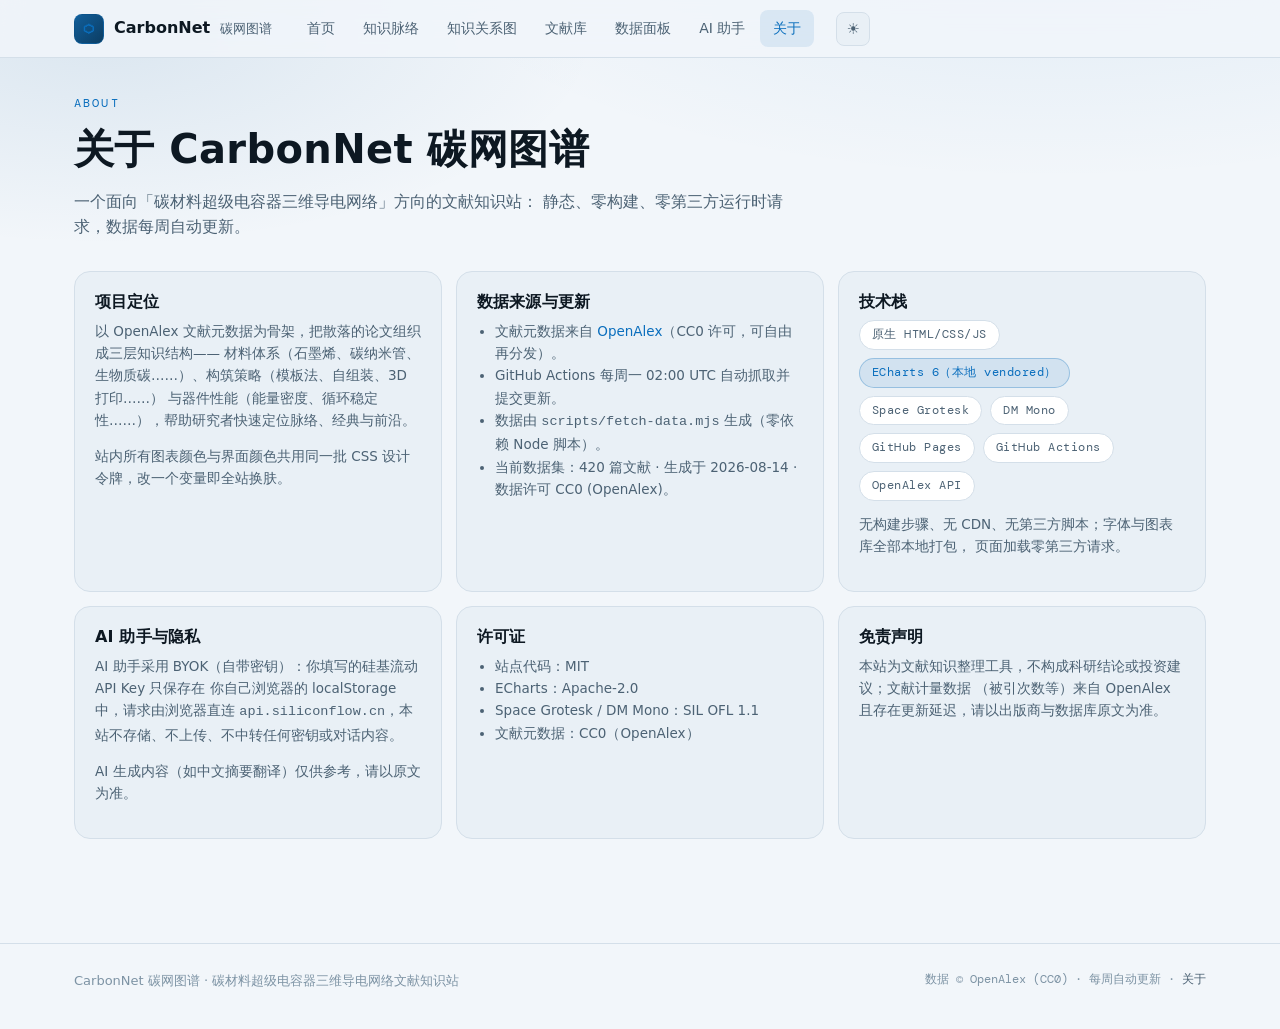
==== commit 24260b9e: "fix: 修复 8 个 HTML 中文双重编码乱码（PowerShell GBK 误读写回所致），全部重写为纯 UTF-8" ====
--- a/about.html
+++ b/about.html
@@ -1,39 +1,40 @@
-﻿<!DOCTYPE html>
+<!DOCTYPE html>
 <html lang="zh-CN" class="no-js">
 <head>
   <meta charset="UTF-8">
   <meta name="viewport" content="width=device-width, initial-scale=1.0">
-  <meta name="description" content="鍏充簬 CarbonNet 纰崇綉鍥捐氨 鈥?椤圭洰璇存槑銆佹暟鎹潵婧愩€佽璁＄郴缁熶笌璁稿彲璇併€?>
-  <title>鍏充簬 鈥?CarbonNet 纰崇綉鍥捐氨</title>
+  <meta http-equiv="Content-Security-Policy" content="default-src 'self'; script-src 'self'; style-src 'self' 'unsafe-inline'; img-src 'self' data:; font-src 'self'; connect-src 'self' https://api.siliconflow.cn; object-src 'none'">
+  <meta name="description" content="关于 CarbonNet 碳网图谱 — 项目说明、数据来源、设计系统与许可证。">
+  <title>关于 — CarbonNet 碳网图谱</title>
   <link rel="icon" href="assets/favicon.svg?v=1" type="image/svg+xml">
   <link rel="stylesheet" href="css/tokens.css?v=1">
   <link rel="stylesheet" href="css/main.css?v=1">
   <link rel="stylesheet" href="css/pages.css?v=1">
   <script defer src="js/vendor/echarts.min.js?v=1"></script>
-  <script defer src="js/common.js?v=3"></script>
+  <script defer src="js/common.js?v=4"></script>
   <script defer src="js/about.js?v=1"></script>
 </head>
 <body>
   <header class="nav">
     <div class="nav-inner">
       <a class="brand" href="index.html">
-        <span class="logo">猬?/span>
-        <span>CarbonNet</span><span class="brand-cn">纰崇綉鍥捐氨</span>
+        <span class="logo">⬡</span>
+        <span>CarbonNet</span><span class="brand-cn">碳网图谱</span>
       </a>
-      <nav aria-label="涓诲鑸?>
+      <nav aria-label="主导航">
         <ul class="nav-links">
-          <li><a href="index.html">棣栭〉</a></li>
-          <li><a href="taxonomy.html">鐭ヨ瘑鑴夌粶</a></li>
-          <li><a href="graph.html">鐭ヨ瘑鍏崇郴鍥?/a></li>
-          <li><a href="library.html">鏂囩尞搴?/a></li>
-          <li><a href="stats.html">鏁版嵁闈㈡澘</a></li>
-          <li><a href="ai.html">AI 鍔╂墜</a></li>
-          <li><a href="about.html">鍏充簬</a></li>
+          <li><a href="index.html">首页</a></li>
+          <li><a href="taxonomy.html">知识脉络</a></li>
+          <li><a href="graph.html">知识关系图</a></li>
+          <li><a href="library.html">文献库</a></li>
+          <li><a href="stats.html">数据面板</a></li>
+          <li><a href="ai.html">AI 助手</a></li>
+          <li><a href="about.html">关于</a></li>
         </ul>
       </nav>
       <div class="nav-right">
-        <button class="icon-btn theme-toggle" aria-label="鍒囨崲涓婚">鈽?/button>
-        <button class="icon-btn nav-toggle" aria-label="鑿滃崟">鈽?/button>
+        <button class="icon-btn theme-toggle" aria-label="切换主题">☾</button>
+        <button class="icon-btn nav-toggle" aria-label="菜单">☰</button>
       </div>
     </div>
   </header>
@@ -42,64 +43,67 @@
     <div class="container">
       <div class="page-head enter">
         <span class="eyebrow">ABOUT</span>
-        <h1>鍏充簬 CarbonNet 纰崇綉鍥捐氨</h1>
-        <p class="lead">涓€涓潰鍚戙€岀⒊鏉愭枡瓒呯骇鐢靛鍣ㄤ笁缁村鐢电綉缁溿€嶆柟鍚戠殑鏂囩尞鐭ヨ瘑绔欙細
-          闈欐€併€侀浂鏋勫缓銆侀浂绗笁鏂硅繍琛屾椂璇锋眰锛屾暟鎹瘡鍛ㄨ嚜鍔ㄦ洿鏂般€?/p>
+        <h1>关于 CarbonNet 碳网图谱</h1>
+        <p class="lead">一个面向「碳材料超级电容器三维导电网络」方向的文献知识站：
+          静态、零构建、零第三方运行时请求，数据每周自动更新。</p>
       </div>
 
       <div class="about-grid" data-stagger>
         <div class="card enter">
-          <h3>椤圭洰瀹氫綅</h3>
-          <p>浠?OpenAlex 鏂囩尞鍏冩暟鎹负楠ㄦ灦锛屾妸鏁ｈ惤鐨勮鏂囩粍缁囨垚涓夊眰鐭ヨ瘑缁撴瀯鈥斺€?            鏉愭枡浣撶郴锛堢煶澧ㄧ儻銆佺⒊绾崇背绠°€佺敓鐗╄川纰斥€︹€︼級銆佹瀯绛戠瓥鐣ワ紙妯℃澘娉曘€佽嚜缁勮銆?D 鎵撳嵃鈥︹€︼級
-            涓庡櫒浠舵€ц兘锛堣兘閲忓瘑搴︺€佸惊鐜ǔ瀹氭€р€︹€︼級锛屽府鍔╃爺绌惰€呭揩閫熷畾浣嶈剦缁溿€佺粡鍏镐笌鍓嶆部銆?/p>
-          <p>绔欏唴鎵€鏈夊浘琛ㄩ鑹蹭笌鐣岄潰棰滆壊鍏辩敤鍚屼竴鎵?CSS 璁捐浠ょ墝锛屾敼涓€涓彉閲忓嵆鍏ㄧ珯鎹㈣偆銆?/p>
+          <h3>项目定位</h3>
+          <p>以 OpenAlex 文献元数据为骨架，把散落的论文组织成三层知识结构——
+            材料体系（石墨烯、碳纳米管、生物质碳……）、构筑策略（模板法、自组装、3D 打印……）
+            与器件性能（能量密度、循环稳定性……），帮助研究者快速定位脉络、经典与前沿。</p>
+          <p>站内所有图表颜色与界面颜色共用同一批 CSS 设计令牌，改一个变量即全站换肤。</p>
         </div>
 
         <div class="card enter">
-          <h3>鏁版嵁鏉ユ簮涓庢洿鏂?/h3>
+          <h3>数据来源与更新</h3>
           <ul>
-            <li>鏂囩尞鍏冩暟鎹潵鑷?<a href="https://openalex.org" target="_blank" rel="noopener noreferrer">OpenAlex</a>锛圕C0 璁稿彲锛屽彲鑷敱鍐嶅垎鍙戯級銆?/li>
-            <li>GitHub Actions 姣忓懆涓€ 02:00 UTC 鑷姩鎶撳彇骞舵彁浜ゆ洿鏂般€?/li>
-            <li>鏁版嵁鐢?<code>scripts/fetch-data.mjs</code> 鐢熸垚锛堥浂渚濊禆 Node 鑴氭湰锛夈€?/li>
-            <li id="aboutMeta">鈥?/li>
+            <li>文献元数据来自 <a href="https://openalex.org" target="_blank" rel="noopener noreferrer">OpenAlex</a>（CC0 许可，可自由再分发）。</li>
+            <li>GitHub Actions 每周一 02:00 UTC 自动抓取并提交更新。</li>
+            <li>数据由 <code>scripts/fetch-data.mjs</code> 生成（零依赖 Node 脚本）。</li>
+            <li id="aboutMeta">—</li>
           </ul>
         </div>
 
         <div class="card enter">
-          <h3>鎶€鏈爤</h3>
+          <h3>技术栈</h3>
           <div class="stack-list">
-            <span class="badge">鍘熺敓 HTML/CSS/JS</span>
-            <span class="badge badge-accent">ECharts 6锛堟湰鍦?vendored锛?/span>
+            <span class="badge">原生 HTML/CSS/JS</span>
+            <span class="badge badge-accent">ECharts 6（本地 vendored）</span>
             <span class="badge">Space Grotesk</span>
             <span class="badge">DM Mono</span>
             <span class="badge">GitHub Pages</span>
             <span class="badge">GitHub Actions</span>
             <span class="badge">OpenAlex API</span>
           </div>
-          <p style="margin-top:12px">鏃犳瀯寤烘楠ゃ€佹棤 CDN銆佹棤绗笁鏂硅剼鏈紱瀛椾綋涓庡浘琛ㄥ簱鍏ㄩ儴鏈湴鎵撳寘锛?            椤甸潰鍔犺浇闆剁涓夋柟璇锋眰銆?/p>
+          <p style="margin-top:12px">无构建步骤、无 CDN、无第三方脚本；字体与图表库全部本地打包，
+            页面加载零第三方请求。</p>
         </div>
 
         <div class="card enter">
-          <h3>AI 鍔╂墜涓庨殣绉?/h3>
-          <p>AI 鍔╂墜閲囩敤 BYOK锛堣嚜甯﹀瘑閽ワ級锛氫綘濉啓鐨勭鍩烘祦鍔?API Key 鍙繚瀛樺湪
-            浣犺嚜宸辨祻瑙堝櫒鐨?localStorage 涓紝璇锋眰鐢辨祻瑙堝櫒鐩磋繛
-            <code>api.siliconflow.cn</code>锛屾湰绔欎笉瀛樺偍銆佷笉涓婁紶銆佷笉涓浆浠讳綍瀵嗛挜鎴栧璇濆唴瀹广€?/p>
-          <p>AI 鐢熸垚鍐呭锛堝涓枃鎽樿缈昏瘧锛変粎渚涘弬鑰冿紝璇蜂互鍘熸枃涓哄噯銆?/p>
+          <h3>AI 助手与隐私</h3>
+          <p>AI 助手采用 BYOK（自带密钥）：你填写的硅基流动 API Key 只保存在
+            你自己浏览器的 localStorage 中，请求由浏览器直连
+            <code>api.siliconflow.cn</code>，本站不存储、不上传、不中转任何密钥或对话内容。</p>
+          <p>AI 生成内容（如中文摘要翻译）仅供参考，请以原文为准。</p>
         </div>
 
         <div class="card enter">
-          <h3>璁稿彲璇?/h3>
+          <h3>许可证</h3>
           <ul>
-            <li>绔欑偣浠ｇ爜锛歁IT</li>
-            <li>ECharts锛欰pache-2.0</li>
-            <li>Space Grotesk / DM Mono锛歋IL OFL 1.1</li>
-            <li>鏂囩尞鍏冩暟鎹細CC0锛圤penAlex锛?/li>
+            <li>站点代码：MIT</li>
+            <li>ECharts：Apache-2.0</li>
+            <li>Space Grotesk / DM Mono：SIL OFL 1.1</li>
+            <li>文献元数据：CC0（OpenAlex）</li>
           </ul>
         </div>
 
         <div class="card enter">
-          <h3>鍏嶈矗澹版槑</h3>
-          <p>鏈珯涓烘枃鐚煡璇嗘暣鐞嗗伐鍏凤紝涓嶆瀯鎴愮鐮旂粨璁烘垨鎶曡祫寤鸿锛涙枃鐚閲忔暟鎹?            锛堣寮曟鏁扮瓑锛夋潵鑷?OpenAlex 涓斿瓨鍦ㄦ洿鏂板欢杩燂紝璇蜂互鍑虹増鍟嗕笌鏁版嵁搴撳師鏂囦负鍑嗐€?/p>
+          <h3>免责声明</h3>
+          <p>本站为文献知识整理工具，不构成科研结论或投资建议；文献计量数据
+            （被引次数等）来自 OpenAlex 且存在更新延迟，请以出版商与数据库原文为准。</p>
         </div>
       </div>
     </div>
@@ -107,8 +111,8 @@
 
   <footer class="site-footer">
     <div class="container">
-      <span>CarbonNet 纰崇綉鍥捐氨 路 纰虫潗鏂欒秴绾х數瀹瑰櫒涓夌淮瀵肩數缃戠粶鏂囩尞鐭ヨ瘑绔?/span>
-      <span class="footer-mono">鏁版嵁 漏 OpenAlex (CC0) 路 姣忓懆鑷姩鏇存柊 路 <a href="about.html">鍏充簬</a></span>
+      <span>CarbonNet 碳网图谱 · 碳材料超级电容器三维导电网络文献知识站</span>
+      <span class="footer-mono">数据 © OpenAlex (CC0) · 每周自动更新 · <a href="about.html">关于</a></span>
     </div>
   </footer>
 </body>
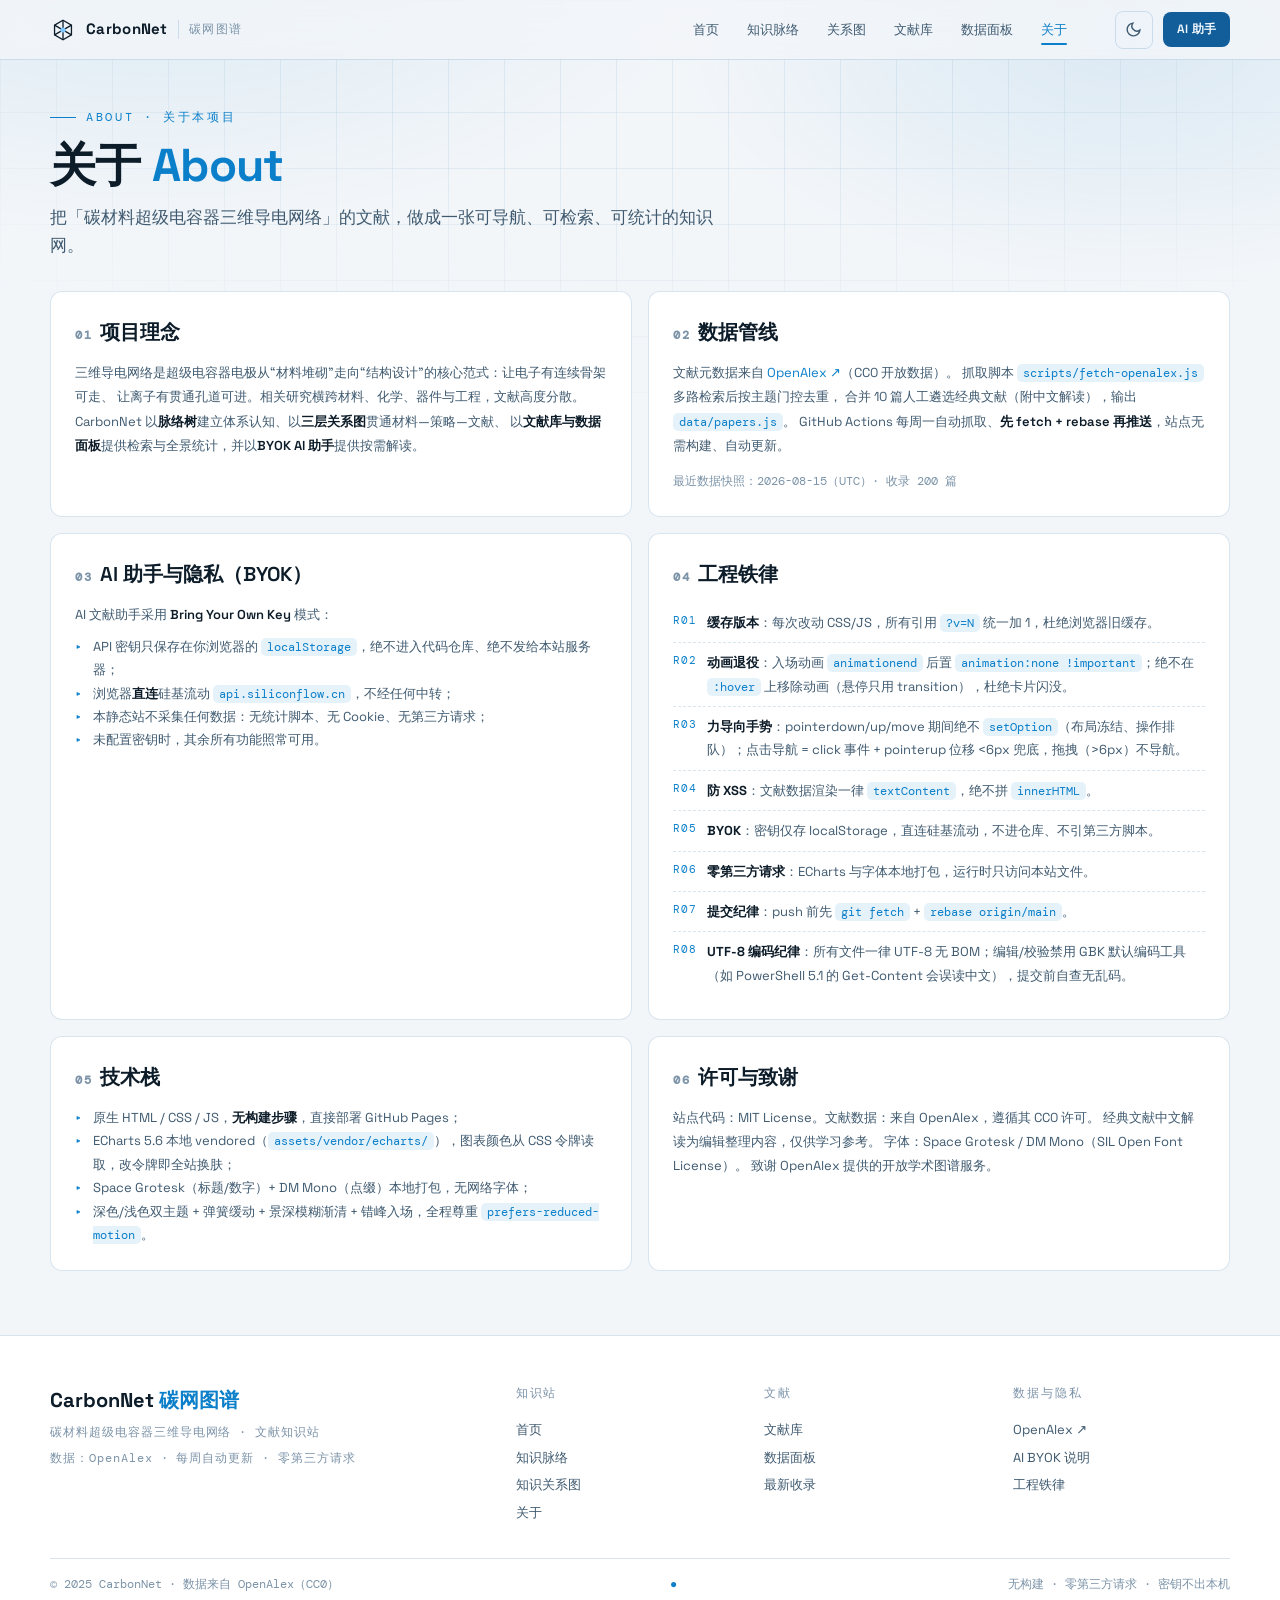
==== commit d0b48d0a: "feat: CarbonNet 碳网图谱 v1 — 三维导电网络文献知识站（7 页面 + OpenAlex 数据管线 + 周更 Actions）" ====
--- a/about.html
+++ b/about.html
@@ -1,119 +1,175 @@
-<!DOCTYPE html>
-<html lang="zh-CN" class="no-js">
+<!doctype html>
+<!-- CarbonNet · 关于 —— 缓存版本规则：每次改动任一 CSS/JS 后，把所有 ?v=N 统一加 1 -->
+<html lang="zh-CN" data-theme="dark">
 <head>
-  <meta charset="UTF-8">
-  <meta name="viewport" content="width=device-width, initial-scale=1.0">
+  <meta charset="utf-8">
+  <meta name="viewport" content="width=device-width, initial-scale=1">
   <meta http-equiv="Content-Security-Policy" content="default-src 'self'; script-src 'self'; style-src 'self' 'unsafe-inline'; img-src 'self' data:; font-src 'self'; connect-src 'self' https://api.siliconflow.cn; object-src 'none'">
-  <meta name="description" content="关于 CarbonNet 碳网图谱 — 项目说明、数据来源、设计系统与许可证。">
-  <title>关于 — CarbonNet 碳网图谱</title>
-  <link rel="icon" href="assets/favicon.svg?v=1" type="image/svg+xml">
-  <link rel="stylesheet" href="css/tokens.css?v=1">
-  <link rel="stylesheet" href="css/main.css?v=1">
-  <link rel="stylesheet" href="css/pages.css?v=1">
-  <script defer src="js/vendor/echarts.min.js?v=1"></script>
-  <script defer src="js/common.js?v=4"></script>
-  <script defer src="js/about.js?v=1"></script>
+  <title>关于 · CarbonNet 碳网图谱</title>
+  <meta name="description" content="关于 CarbonNet 碳网图谱：项目理念、数据管线、AI BYOK 隐私说明与工程铁律。">
+  <link rel="icon" href="assets/favicon.svg" type="image/svg+xml">
+  <link rel="stylesheet" href="assets/css/tokens.css?v=1">
+  <link rel="stylesheet" href="assets/css/base.css?v=1">
+  <link rel="stylesheet" href="assets/css/components.css?v=1">
+  <link rel="stylesheet" href="assets/css/about.css?v=1">
 </head>
-<body>
-  <header class="nav">
-    <div class="nav-inner">
-      <a class="brand" href="index.html">
-        <span class="logo">⬡</span>
-        <span>CarbonNet</span><span class="brand-cn">碳网图谱</span>
+<body data-page="about">
+  <a class="skip-link" href="#main">跳到正文</a>
+
+  <header class="site-head">
+    <div class="container head-in">
+      <a class="brand" href="index.html" aria-label="CarbonNet 首页">
+        <svg class="brand-mark" viewBox="0 0 32 32" fill="none" stroke="currentColor" stroke-width="1.6" aria-hidden="true">
+          <path d="M16 4l10.4 6v12L16 28 5.6 22V10L16 4z"></path>
+          <path d="M16 4v24M5.6 10l20.8 12M26.4 10L5.6 22"></path>
+          <circle cx="16" cy="16" r="3.2" fill="#7CC7FF" stroke="none"></circle>
+        </svg>
+        <span>CarbonNet</span><span class="brand-sub">碳网图谱</span>
       </a>
-      <nav aria-label="主导航">
-        <ul class="nav-links">
-          <li><a href="index.html">首页</a></li>
-          <li><a href="taxonomy.html">知识脉络</a></li>
-          <li><a href="graph.html">知识关系图</a></li>
-          <li><a href="library.html">文献库</a></li>
-          <li><a href="stats.html">数据面板</a></li>
-          <li><a href="ai.html">AI 助手</a></li>
-          <li><a href="about.html">关于</a></li>
-        </ul>
+      <nav class="site-nav" id="site-nav" aria-label="主导航">
+        <a href="index.html">首页</a>
+        <a href="taxonomy.html">知识脉络</a>
+        <a href="graph.html">关系图</a>
+        <a href="library.html">文献库</a>
+        <a href="dashboard.html">数据面板</a>
+        <a href="about.html" aria-current="page">关于</a>
       </nav>
-      <div class="nav-right">
-        <button class="icon-btn theme-toggle" aria-label="切换主题">☾</button>
-        <button class="icon-btn nav-toggle" aria-label="菜单">☰</button>
+      <div class="head-actions">
+        <button class="icon-btn" id="theme-btn" aria-label="切换深色/浅色主题" title="切换主题">
+          <svg class="i-sun" viewBox="0 0 24 24" fill="none" stroke="currentColor" stroke-width="2" aria-hidden="true"><circle cx="12" cy="12" r="4"/><path d="M12 2v2M12 20v2M4.9 4.9l1.4 1.4M17.7 17.7l1.4 1.4M2 12h2M20 12h2M4.9 19.1l1.4-1.4M17.7 6.3l1.4-1.4"/></svg>
+          <svg class="i-moon" viewBox="0 0 24 24" fill="none" stroke="currentColor" stroke-width="2" aria-hidden="true"><path d="M21 12.8A9 9 0 1 1 11.2 3a7 7 0 0 0 9.8 9.8z"/></svg>
+        </button>
+        <button class="btn btn-primary btn-sm" id="ai-btn">AI 助手</button>
+        <button class="icon-btn nav-burger" id="nav-burger" aria-label="打开菜单" aria-expanded="false">
+          <svg viewBox="0 0 24 24" fill="none" stroke="currentColor" stroke-width="2" aria-hidden="true"><path d="M4 7h16M4 12h16M4 17h16"/></svg>
+        </button>
       </div>
     </div>
   </header>
 
-  <main class="page">
+  <main id="main">
     <div class="container">
-      <div class="page-head enter">
-        <span class="eyebrow">ABOUT</span>
-        <h1>关于 CarbonNet 碳网图谱</h1>
-        <p class="lead">一个面向「碳材料超级电容器三维导电网络」方向的文献知识站：
-          静态、零构建、零第三方运行时请求，数据每周自动更新。</p>
+      <div class="page-head">
+        <p class="eyebrow" data-anim="fade">ABOUT · 关于本项目</p>
+        <h1 class="page-title" data-anim="rise">关于 <span class="en">About</span></h1>
+        <p class="lede" data-anim="rise" style="animation-delay:.08s">
+          把「碳材料超级电容器三维导电网络」的文献，做成一张可导航、可检索、可统计的知识网。
+        </p>
       </div>
 
-      <div class="about-grid" data-stagger>
-        <div class="card enter">
-          <h3>项目定位</h3>
-          <p>以 OpenAlex 文献元数据为骨架，把散落的论文组织成三层知识结构——
-            材料体系（石墨烯、碳纳米管、生物质碳……）、构筑策略（模板法、自组装、3D 打印……）
-            与器件性能（能量密度、循环稳定性……），帮助研究者快速定位脉络、经典与前沿。</p>
-          <p>站内所有图表颜色与界面颜色共用同一批 CSS 设计令牌，改一个变量即全站换肤。</p>
-        </div>
+      <div class="about-grid">
+        <section class="about-card" data-anim="rise" style="animation-delay:.1s">
+          <h2><span class="sec-num">01</span>项目理念</h2>
+          <p>
+            三维导电网络是超级电容器电极从“材料堆砌”走向“结构设计”的核心范式：让电子有连续骨架可走、
+            让离子有贯通孔道可进。相关研究横跨材料、化学、器件与工程，文献高度分散。
+            CarbonNet 以<strong>脉络树</strong>建立体系认知、以<strong>三层关系图</strong>贯通材料—策略—文献、
+            以<strong>文献库与数据面板</strong>提供检索与全景统计，并以<strong>BYOK AI 助手</strong>提供按需解读。
+          </p>
+        </section>
 
-        <div class="card enter">
-          <h3>数据来源与更新</h3>
-          <ul>
-            <li>文献元数据来自 <a href="https://openalex.org" target="_blank" rel="noopener noreferrer">OpenAlex</a>（CC0 许可，可自由再分发）。</li>
-            <li>GitHub Actions 每周一 02:00 UTC 自动抓取并提交更新。</li>
-            <li>数据由 <code>scripts/fetch-data.mjs</code> 生成（零依赖 Node 脚本）。</li>
-            <li id="aboutMeta">—</li>
+        <section class="about-card" data-anim="rise" style="animation-delay:.16s">
+          <h2><span class="sec-num">02</span>数据管线</h2>
+          <p>
+            文献元数据来自 <a href="https://openalex.org" target="_blank" rel="noopener">OpenAlex ↗</a>（CC0 开放数据）。
+            抓取脚本 <code>scripts/fetch-openalex.js</code> 多路检索后按主题门控去重，
+            合并 10 篇人工遴选经典文献（附中文解读），输出 <code>data/papers.js</code>。
+            GitHub Actions 每周一自动抓取、<strong>先 fetch + rebase 再推送</strong>，站点无需构建、自动更新。
+          </p>
+          <p class="about-mono">最近数据快照：<span id="about-fetched">—</span>（UTC）· 收录 <span id="about-total">—</span> 篇</p>
+        </section>
+
+        <section class="about-card" id="byok" data-anim="rise" style="animation-delay:.22s">
+          <h2><span class="sec-num">03</span>AI 助手与隐私（BYOK）</h2>
+          <p>
+            AI 文献助手采用 <strong>Bring Your Own Key</strong> 模式：
+          </p>
+          <ul class="about-list">
+            <li>API 密钥只保存在你浏览器的 <code>localStorage</code>，绝不进入代码仓库、绝不发给本站服务器；</li>
+            <li>浏览器<strong>直连</strong>硅基流动 <code>api.siliconflow.cn</code>，不经任何中转；</li>
+            <li>本静态站不采集任何数据：无统计脚本、无 Cookie、无第三方请求；</li>
+            <li>未配置密钥时，其余所有功能照常可用。</li>
           </ul>
-        </div>
+        </section>
 
-        <div class="card enter">
-          <h3>技术栈</h3>
-          <div class="stack-list">
-            <span class="badge">原生 HTML/CSS/JS</span>
-            <span class="badge badge-accent">ECharts 6（本地 vendored）</span>
-            <span class="badge">Space Grotesk</span>
-            <span class="badge">DM Mono</span>
-            <span class="badge">GitHub Pages</span>
-            <span class="badge">GitHub Actions</span>
-            <span class="badge">OpenAlex API</span>
-          </div>
-          <p style="margin-top:12px">无构建步骤、无 CDN、无第三方脚本；字体与图表库全部本地打包，
-            页面加载零第三方请求。</p>
-        </div>
+        <section class="about-card" id="rules" data-anim="rise" style="animation-delay:.28s">
+          <h2><span class="sec-num">04</span>工程铁律</h2>
+          <ol class="about-rules">
+            <li><b>缓存版本</b>：每次改动 CSS/JS，所有引用 <code>?v=N</code> 统一加 1，杜绝浏览器旧缓存。</li>
+            <li><b>动画退役</b>：入场动画 <code>animationend</code> 后置 <code>animation:none !important</code>；绝不在 <code>:hover</code> 上移除动画（悬停只用 transition），杜绝卡片闪没。</li>
+            <li><b>力导向手势</b>：pointerdown/up/move 期间绝不 <code>setOption</code>（布局冻结、操作排队）；点击导航 = click 事件 + pointerup 位移 &lt;6px 兜底，拖拽（&gt;6px）不导航。</li>
+            <li><b>防 XSS</b>：文献数据渲染一律 <code>textContent</code>，绝不拼 <code>innerHTML</code>。</li>
+            <li><b>BYOK</b>：密钥仅存 localStorage，直连硅基流动，不进仓库、不引第三方脚本。</li>
+            <li><b>零第三方请求</b>：ECharts 与字体本地打包，运行时只访问本站文件。</li>
+            <li><b>提交纪律</b>：push 前先 <code>git fetch</code> + <code>rebase origin/main</code>。</li>
+            <li><b>UTF-8 编码纪律</b>：所有文件一律 UTF-8 无 BOM；编辑/校验禁用 GBK 默认编码工具（如 PowerShell 5.1 的 Get-Content 会误读中文），提交前自查无乱码。</li>
+          </ol>
+        </section>
 
-        <div class="card enter">
-          <h3>AI 助手与隐私</h3>
-          <p>AI 助手采用 BYOK（自带密钥）：你填写的硅基流动 API Key 只保存在
-            你自己浏览器的 localStorage 中，请求由浏览器直连
-            <code>api.siliconflow.cn</code>，本站不存储、不上传、不中转任何密钥或对话内容。</p>
-          <p>AI 生成内容（如中文摘要翻译）仅供参考，请以原文为准。</p>
-        </div>
+        <section class="about-card" data-anim="rise" style="animation-delay:.34s">
+          <h2><span class="sec-num">05</span>技术栈</h2>
+          <ul class="about-list">
+            <li>原生 HTML / CSS / JS，<strong>无构建步骤</strong>，直接部署 GitHub Pages；</li>
+            <li>ECharts 5.6 本地 vendored（<code>assets/vendor/echarts/</code>），图表颜色从 CSS 令牌读取，改令牌即全站换肤；</li>
+            <li>Space Grotesk（标题/数字）+ DM Mono（点缀）本地打包，无网络字体；</li>
+            <li>深色/浅色双主题 + 弹簧缓动 + 景深模糊渐清 + 错峰入场，全程尊重 <code>prefers-reduced-motion</code>。</li>
+          </ul>
+        </section>
 
-        <div class="card enter">
-          <h3>许可证</h3>
-          <ul>
-            <li>站点代码：MIT</li>
-            <li>ECharts：Apache-2.0</li>
-            <li>Space Grotesk / DM Mono：SIL OFL 1.1</li>
-            <li>文献元数据：CC0（OpenAlex）</li>
-          </ul>
-        </div>
-
-        <div class="card enter">
-          <h3>免责声明</h3>
-          <p>本站为文献知识整理工具，不构成科研结论或投资建议；文献计量数据
-            （被引次数等）来自 OpenAlex 且存在更新延迟，请以出版商与数据库原文为准。</p>
-        </div>
+        <section class="about-card" data-anim="rise" style="animation-delay:.4s">
+          <h2><span class="sec-num">06</span>许可与致谢</h2>
+          <p>
+            站点代码：MIT License。文献数据：来自 OpenAlex，遵循其 CC0 许可。
+            经典文献中文解读为编辑整理内容，仅供学习参考。
+            字体：Space Grotesk / DM Mono（SIL Open Font License）。
+            致谢 OpenAlex 提供的开放学术图谱服务。
+          </p>
+        </section>
       </div>
     </div>
   </main>
 
-  <footer class="site-footer">
+  <footer class="site-foot">
     <div class="container">
-      <span>CarbonNet 碳网图谱 · 碳材料超级电容器三维导电网络文献知识站</span>
-      <span class="footer-mono">数据 © OpenAlex (CC0) · 每周自动更新 · <a href="about.html">关于</a></span>
+      <div class="foot-grid">
+        <div>
+          <div class="foot-brand">CarbonNet <span style="color:var(--accent)">碳网图谱</span></div>
+          <p class="foot-tag">碳材料超级电容器三维导电网络 · 文献知识站</p>
+          <p class="foot-tag">数据：OpenAlex · 每周自动更新 · 零第三方请求</p>
+        </div>
+        <div class="foot-col">
+          <h4>知识站</h4>
+          <a href="index.html">首页</a>
+          <a href="taxonomy.html">知识脉络</a>
+          <a href="graph.html">知识关系图</a>
+          <a href="about.html">关于</a>
+        </div>
+        <div class="foot-col">
+          <h4>文献</h4>
+          <a href="library.html">文献库</a>
+          <a href="dashboard.html">数据面板</a>
+          <a href="library.html?sort=date">最新收录</a>
+        </div>
+        <div class="foot-col">
+          <h4>数据与隐私</h4>
+          <a href="https://openalex.org" target="_blank" rel="noopener">OpenAlex ↗</a>
+          <a href="about.html#byok">AI BYOK 说明</a>
+          <a href="about.html#rules">工程铁律</a>
+        </div>
+      </div>
+      <div class="foot-bottom">
+        <span>© 2025 CarbonNet · 数据来自 OpenAlex（CC0）</span>
+        <span class="dot">●</span>
+        <span>无构建 · 零第三方请求 · 密钥不出本机</span>
+      </div>
     </div>
   </footer>
+
+  <script src="data/papers.js?v=1"></script>
+  <script src="data/taxonomy.js?v=1"></script>
+  <script src="assets/js/data.js?v=1"></script>
+  <script src="assets/js/core.js?v=1"></script>
+  <script src="assets/js/ai.js?v=1"></script>
+  <script src="assets/js/about.js?v=1"></script>
 </body>
 </html>
--- a/assets/css/tokens.css
+++ b/assets/css/tokens.css
@@ -0,0 +1,119 @@
+/* ==========================================================================
+   CarbonNet 碳网图谱 · 设计令牌
+   全站唯一颜色/字体/动效来源。改这里的令牌 = 全站换肤。
+   ECharts 通过 core.js 的 chartTheme() 读取这些令牌（不要在图里写死颜色）。
+   ========================================================================== */
+
+:root {
+  color-scheme: dark;
+
+  /* ---- 底色与表面（蓝调近黑） ---- */
+  --bg: #0a0f14;
+  --bg-soft: #0c131b;
+  --surface: #0f1822;
+  --surface-2: #14202d;
+  --surface-3: #1a2a3a;
+  --line: rgba(124, 199, 255, 0.14);
+  --line-strong: rgba(124, 199, 255, 0.32);
+  --hairline: 1px solid var(--line);
+
+  /* ---- 文字 ---- */
+  --text: #e9f1f8;
+  --text-2: #a7bccd;
+  --text-3: #6c8295;
+
+  /* ---- 强调（电光青）与按钮（深蓝） ---- */
+  --accent: #7cc7ff;
+  --accent-strong: #a8dcff;
+  --accent-dim: rgba(124, 199, 255, 0.13);
+  --accent-glow: rgba(124, 199, 255, 0.28);
+  --on-accent: #07131d;
+  --primary: #125e9a;
+  --primary-hover: #1773bb;
+  --on-primary: #eef7fd;
+  --ok: #4fd1a5;
+  --warn: #f5b759;
+
+  /* ---- 图表色板（ECharts 从此读取） ---- */
+  --c1: #7cc7ff;
+  --c2: #38bdf8;
+  --c3: #2f6fdb;
+  --c4: #67e8f9;
+  --c5: #818cf8;
+  --c6: #5eead4;
+  --c7: #93c5fd;
+  --c8: #4f46e5;
+
+  /* ---- 字体 ---- */
+  --font-display: 'Space Grotesk', 'PingFang SC', 'Hiragino Sans GB', 'Microsoft YaHei', system-ui, sans-serif;
+  --font-mono: 'DM Mono', ui-monospace, 'Cascadia Mono', Consolas, 'Microsoft YaHei', monospace;
+  --font-ui: var(--font-display);
+
+  /* ---- 字号阶梯 ---- */
+  --fs-xs: 12px;
+  --fs-sm: 13px;
+  --fs-base: 15px;
+  --fs-md: 17px;
+  --fs-lg: 20px;
+  --fs-xl: 26px;
+  --fs-2xl: 34px;
+  --fs-3xl: 46px;
+  --fs-hero: clamp(42px, 7.5vw, 92px);
+
+  /* ---- 间距 ---- */
+  --s1: 4px; --s2: 8px; --s3: 12px; --s4: 16px;
+  --s5: 24px; --s6: 32px; --s7: 48px; --s8: 64px;
+
+  /* ---- 动效：弹簧缓动 + 景深模糊渐清 ---- */
+  --ease-spring: cubic-bezier(0.17, 1.25, 0.36, 1);
+  --ease-out: cubic-bezier(0.22, 0.61, 0.36, 1);
+  --dur: 0.55s;
+
+  /* ---- 其他 ---- */
+  --radius: 12px;
+  --radius-sm: 8px;
+  --shadow: 0 14px 44px -14px rgba(0, 0, 0, 0.55);
+  --shadow-soft: 0 6px 22px -10px rgba(0, 0, 0, 0.4);
+  --head-h: 60px;
+}
+
+/* ---- 浅色主题：同样只用令牌，换肤不换结构 ---- */
+[data-theme='light'] {
+  color-scheme: light;
+
+  --bg: #f3f6f9;
+  --bg-soft: #ffffff;
+  --surface: #ffffff;
+  --surface-2: #eaf0f6;
+  --surface-3: #dfe8f1;
+  --line: rgba(18, 94, 154, 0.16);
+  --line-strong: rgba(18, 94, 154, 0.36);
+  --hairline: 1px solid var(--line);
+
+  --text: #0d1c29;
+  --text-2: #3f5a70;
+  --text-3: #7c93a8;
+
+  --accent: #0b7fc9;
+  --accent-strong: #085d97;
+  --accent-dim: rgba(11, 127, 201, 0.1);
+  --accent-glow: rgba(11, 127, 201, 0.2);
+  --on-accent: #ffffff;
+  --primary: #125e9a;
+  --primary-hover: #0f4f82;
+  --on-primary: #f2f8fd;
+  --ok: #0d9f7a;
+  --warn: #b57a1d;
+
+  --c1: #0b7fc9;
+  --c2: #0891b2;
+  --c3: #2f6fdb;
+  --c4: #0e7490;
+  --c5: #6366f1;
+  --c6: #0d9488;
+  --c7: #3b82f6;
+  --c8: #4338ca;
+
+  --shadow: 0 14px 40px -18px rgba(18, 58, 90, 0.28);
+  --shadow-soft: 0 6px 20px -12px rgba(18, 58, 90, 0.22);
+}
--- a/assets/css/base.css
+++ b/assets/css/base.css
@@ -0,0 +1,343 @@
+/* ==========================================================================
+   CarbonNet · base.css —— 字体、重置、布局、导航、页脚、动效系统
+   铁律 2：入场动画播完必须退役（core.js 在 animationend 时置
+   animation:none !important）。绝不在 :hover 上移除/重放动画，
+   悬停效果一律用 transition 实现，避免移开鼠标卡片“闪没”。
+   ========================================================================== */
+
+/* ---- 本地字体（零第三方请求） ---- */
+@font-face {
+  font-family: 'Space Grotesk';
+  font-style: normal;
+  font-weight: 400;
+  font-display: swap;
+  src: url('../fonts/space-grotesk-v22-latin-regular.woff2') format('woff2');
+}
+@font-face {
+  font-family: 'Space Grotesk';
+  font-style: normal;
+  font-weight: 500;
+  font-display: swap;
+  src: url('../fonts/space-grotesk-v22-latin-500.woff2') format('woff2');
+}
+@font-face {
+  font-family: 'Space Grotesk';
+  font-style: normal;
+  font-weight: 600;
+  font-display: swap;
+  src: url('../fonts/space-grotesk-v22-latin-600.woff2') format('woff2');
+}
+@font-face {
+  font-family: 'Space Grotesk';
+  font-style: normal;
+  font-weight: 700;
+  font-display: swap;
+  src: url('../fonts/space-grotesk-v22-latin-700.woff2') format('woff2');
+}
+@font-face {
+  font-family: 'DM Mono';
+  font-style: normal;
+  font-weight: 400;
+  font-display: swap;
+  src: url('../fonts/dm-mono-v16-latin-regular.woff2') format('woff2');
+}
+@font-face {
+  font-family: 'DM Mono';
+  font-style: normal;
+  font-weight: 500;
+  font-display: swap;
+  src: url('../fonts/dm-mono-v16-latin-500.woff2') format('woff2');
+}
+
+/* ---- 重置 ---- */
+*, *::before, *::after { box-sizing: border-box; margin: 0; padding: 0; }
+html { scroll-behavior: smooth; -webkit-text-size-adjust: 100%; }
+body {
+  font-family: var(--font-ui);
+  font-size: var(--fs-base);
+  line-height: 1.65;
+  color: var(--text);
+  background: var(--bg);
+  min-height: 100vh;
+  overflow-x: hidden;
+  transition: background-color 0.3s ease, color 0.3s ease;
+}
+img, svg, canvas { display: block; max-width: 100%; }
+a { color: var(--accent); text-decoration: none; }
+a:hover { text-decoration: underline; text-underline-offset: 3px; }
+button { font: inherit; color: inherit; background: none; border: 0; cursor: pointer; }
+input, select, textarea { font: inherit; color: var(--text); }
+ul, ol { list-style: none; }
+::selection { background: var(--accent-glow); color: var(--text); }
+:focus-visible { outline: 2px solid var(--accent); outline-offset: 2px; border-radius: 3px; }
+
+/* ---- 滚动条 ---- */
+::-webkit-scrollbar { width: 10px; height: 10px; }
+::-webkit-scrollbar-thumb { background: var(--line-strong); border-radius: 8px; }
+::-webkit-scrollbar-thumb:hover { background: var(--text-3); }
+::-webkit-scrollbar-track { background: transparent; }
+
+/* ---- 底色氛围：微弱径向辉光（编辑式景深） ---- */
+body::before {
+  content: '';
+  position: fixed;
+  inset: 0;
+  z-index: -1;
+  pointer-events: none;
+  background:
+    radial-gradient(900px 480px at 12% -8%, var(--accent-dim), transparent 65%),
+    radial-gradient(760px 420px at 88% 4%, var(--accent-dim), transparent 60%);
+}
+body::after {
+  content: '';
+  position: fixed;
+  inset: 0;
+  z-index: -1;
+  pointer-events: none;
+  opacity: 0.5;
+  background-image:
+    linear-gradient(var(--line) 1px, transparent 1px),
+    linear-gradient(90deg, var(--line) 1px, transparent 1px);
+  background-size: 56px 56px;
+  mask-image: radial-gradient(1200px 600px at 50% 0%, #000 30%, transparent 75%);
+  -webkit-mask-image: radial-gradient(1200px 600px at 50% 0%, #000 30%, transparent 75%);
+}
+
+/* ---- 布局 ---- */
+.container { width: min(1180px, 100% - clamp(32px, 6vw, 64px)); margin-inline: auto; }
+.skip-link {
+  position: fixed; top: 8px; left: 8px; z-index: 100;
+  padding: 8px 14px; background: var(--primary); color: var(--on-primary);
+  border-radius: var(--radius-sm); transform: translateY(-200%);
+  transition: transform 0.2s var(--ease-out);
+}
+.skip-link:focus { transform: none; }
+
+/* ---- 顶栏 ---- */
+.site-head {
+  position: sticky; top: 0; z-index: 50;
+  height: var(--head-h);
+  background: color-mix(in srgb, var(--bg) 82%, transparent);
+  backdrop-filter: blur(14px) saturate(1.4);
+  -webkit-backdrop-filter: blur(14px) saturate(1.4);
+  border-bottom: var(--hairline);
+}
+.head-in { display: flex; align-items: center; gap: var(--s5); height: 100%; }
+.brand {
+  display: inline-flex; align-items: center; gap: 10px;
+  color: var(--text); font-weight: 700; letter-spacing: 0.02em;
+  text-decoration: none !important;
+}
+.brand-mark { width: 26px; height: 26px; flex: none; }
+.brand-sub {
+  font-family: var(--font-mono); font-size: var(--fs-xs); font-weight: 400;
+  color: var(--text-3); border-left: var(--hairline); padding-left: 10px;
+  letter-spacing: 0.12em;
+}
+.site-nav { display: flex; align-items: center; gap: 4px; margin-left: auto; }
+.site-nav a {
+  position: relative; padding: 8px 12px; color: var(--text-2);
+  font-size: var(--fs-sm); font-weight: 500; border-radius: var(--radius-sm);
+  transition: color 0.2s ease;
+}
+.site-nav a::after {
+  content: ''; position: absolute; left: 12px; right: 12px; bottom: 3px;
+  height: 2px; border-radius: 2px; background: var(--accent);
+  transform: scaleX(0); transform-origin: left;
+  transition: transform 0.3s var(--ease-spring);
+}
+.site-nav a:hover { color: var(--text); text-decoration: none; }
+.site-nav a:hover::after { transform: scaleX(1); }
+.site-nav a[aria-current='page'] { color: var(--accent); }
+.site-nav a[aria-current='page']::after { transform: scaleX(1); }
+.head-actions { display: flex; align-items: center; gap: 10px; margin-left: auto; }
+.head-actions { margin-left: var(--s3); }
+.icon-btn {
+  width: 38px; height: 38px; display: inline-flex; align-items: center;
+  justify-content: center; border-radius: var(--radius-sm);
+  border: var(--hairline); color: var(--text-2);
+  transition: color 0.2s ease, border-color 0.2s ease, background 0.2s ease;
+}
+.icon-btn:hover { color: var(--accent); border-color: var(--line-strong); background: var(--accent-dim); }
+.icon-btn svg { width: 17px; height: 17px; }
+.nav-burger { display: none; }
+#theme-btn .i-moon { display: none; }
+[data-theme='light'] #theme-btn .i-sun { display: none; }
+[data-theme='light'] #theme-btn .i-moon { display: block; }
+
+/* ---- 页首（编辑式 eyebrow） ---- */
+.page-head { padding: var(--s7) 0 var(--s6); }
+.eyebrow {
+  font-family: var(--font-mono); font-size: var(--fs-xs); letter-spacing: 0.22em;
+  text-transform: uppercase; color: var(--accent);
+  display: flex; align-items: center; gap: 10px;
+}
+.eyebrow::before { content: ''; width: 26px; height: 1px; background: var(--accent); flex: none; }
+.page-title {
+  font-family: var(--font-display); font-weight: 700;
+  font-size: var(--fs-3xl); line-height: 1.12; letter-spacing: -0.015em;
+  margin: var(--s3) 0 var(--s3); color: var(--text);
+}
+.page-title .en { color: var(--accent); }
+.lede { max-width: 62ch; color: var(--text-2); font-size: var(--fs-md); }
+
+/* ---- 区块 ---- */
+.section { padding: var(--s6) 0; }
+.sec-head {
+  display: flex; align-items: baseline; justify-content: space-between;
+  gap: var(--s4); margin-bottom: var(--s5); flex-wrap: wrap;
+}
+.sec-title {
+  font-family: var(--font-display); font-weight: 600;
+  font-size: var(--fs-xl); letter-spacing: -0.01em; color: var(--text);
+}
+.sec-num {
+  font-family: var(--font-mono); font-size: var(--fs-xs); color: var(--text-3);
+  letter-spacing: 0.14em; margin-right: 8px;
+}
+.sec-more { font-size: var(--fs-sm); font-family: var(--font-mono); }
+
+/* ---- 按钮 ---- */
+.btn {
+  display: inline-flex; align-items: center; justify-content: center; gap: 8px;
+  padding: 10px 18px; border-radius: var(--radius-sm);
+  font-size: var(--fs-sm); font-weight: 600; letter-spacing: 0.02em;
+  border: 1px solid transparent; white-space: nowrap;
+  transition: background 0.2s ease, color 0.2s ease, border-color 0.2s ease,
+              transform 0.25s var(--ease-spring), box-shadow 0.25s ease;
+}
+.btn:active { transform: translateY(1px) scale(0.99); }
+.btn:hover { text-decoration: none; }
+.btn-primary { background: var(--primary); color: var(--on-primary); }
+.btn-primary:hover { background: var(--primary-hover); box-shadow: 0 6px 22px -8px var(--accent-glow); }
+.btn-ghost { border-color: var(--line-strong); color: var(--text); }
+.btn-ghost:hover { border-color: var(--accent); color: var(--accent); background: var(--accent-dim); }
+.btn-sm { padding: 7px 13px; font-size: var(--fs-xs); }
+.btn-lg { padding: 13px 24px; font-size: var(--fs-md); }
+
+/* ---- 芯片 ---- */
+.chip {
+  display: inline-flex; align-items: center; gap: 6px;
+  padding: 3px 10px; border-radius: 999px;
+  border: 1px solid var(--line); background: var(--surface);
+  font-family: var(--font-mono); font-size: 11px; color: var(--text-2);
+  transition: color 0.2s ease, border-color 0.2s ease, background 0.2s ease;
+  text-decoration: none !important;
+}
+.chip:hover { color: var(--accent); border-color: var(--accent); background: var(--accent-dim); }
+.chip.on { color: var(--accent); border-color: var(--accent); background: var(--accent-dim); }
+
+/* ---- 输入控件 ---- */
+.field { display: flex; flex-direction: column; gap: 6px; }
+.field label { font-family: var(--font-mono); font-size: 11px; letter-spacing: 0.12em; color: var(--text-3); text-transform: uppercase; }
+.input, .select, .textarea {
+  width: 100%; padding: 9px 12px; border-radius: var(--radius-sm);
+  border: var(--hairline); background: var(--surface); color: var(--text);
+  transition: border-color 0.2s ease, box-shadow 0.2s ease;
+}
+.input::placeholder { color: var(--text-3); }
+.input:focus, .select:focus, .textarea:focus {
+  outline: none; border-color: var(--accent);
+  box-shadow: 0 0 0 3px var(--accent-dim);
+}
+.select { appearance: none; background-image: linear-gradient(45deg, transparent 50%, var(--text-3) 50%), linear-gradient(135deg, var(--text-3) 50%, transparent 50%); background-position: calc(100% - 16px) 55%, calc(100% - 11px) 55%; background-size: 5px 5px; background-repeat: no-repeat; padding-right: 30px; }
+.select option { background: var(--surface); color: var(--text); }
+
+/* ---- 卡片通用 ---- */
+.card {
+  background: var(--surface); border: var(--hairline); border-radius: var(--radius);
+  transition: transform 0.3s var(--ease-spring), border-color 0.25s ease, box-shadow 0.3s ease;
+}
+.card-hover:hover {
+  transform: translateY(-3px);
+  border-color: var(--line-strong);
+  box-shadow: var(--shadow);
+}
+
+/* ---- 页脚 ---- */
+.site-foot {
+  margin-top: var(--s8); border-top: var(--hairline);
+  background: var(--bg-soft);
+}
+.foot-grid {
+  display: grid; grid-template-columns: 2fr 1fr 1fr 1fr;
+  gap: var(--s6); padding: var(--s7) 0 var(--s6);
+}
+.foot-brand { font-family: var(--font-display); font-weight: 700; font-size: var(--fs-lg); }
+.foot-tag { font-family: var(--font-mono); font-size: var(--fs-xs); color: var(--text-3); margin-top: 6px; letter-spacing: 0.08em; }
+.foot-col h4 {
+  font-family: var(--font-mono); font-size: var(--fs-xs); font-weight: 500;
+  letter-spacing: 0.16em; text-transform: uppercase; color: var(--text-3);
+  margin-bottom: var(--s3);
+}
+.foot-col a, .foot-col li { display: block; color: var(--text-2); font-size: var(--fs-sm); padding: 3px 0; }
+.foot-col a:hover { color: var(--accent); }
+.foot-bottom {
+  border-top: var(--hairline); padding: var(--s4) 0;
+  display: flex; justify-content: space-between; gap: var(--s4); flex-wrap: wrap;
+  font-family: var(--font-mono); font-size: var(--fs-xs); color: var(--text-3);
+}
+.foot-bottom .dot { color: var(--accent); }
+
+/* ==========================================================================
+   动效系统
+   铁律 2：data-anim 元素入场动画结束后由 core.js 退役（animation:none）。
+   悬停效果只用 transition；这里绝不出现 :hover { animation: ... }。
+   ========================================================================== */
+[data-anim] { will-change: transform, opacity, filter; }
+[data-anim='rise'] { animation: cn-rise var(--dur) var(--ease-spring) both; }
+[data-anim='fade'] { animation: cn-fade 0.5s var(--ease-out) both; }
+[data-anim='blur'] { animation: cn-blur 0.7s var(--ease-out) both; }
+[data-anim='zoom'] { animation: cn-zoom var(--dur) var(--ease-spring) both; }
+
+@keyframes cn-rise {
+  from { opacity: 0; transform: translateY(26px) scale(0.985); filter: blur(10px); }
+}
+@keyframes cn-fade { from { opacity: 0; } }
+@keyframes cn-blur { from { opacity: 0; filter: blur(14px); } }
+@keyframes cn-zoom {
+  from { opacity: 0; transform: scale(0.94); filter: blur(8px); }
+}
+
+/* 打字光标闪烁（仅装饰性无限动画，不属于入场系统） */
+@keyframes cn-blink { 0%, 55% { opacity: 1; } 56%, 100% { opacity: 0; } }
+.caret::after { content: '▍'; color: var(--accent); animation: cn-blink 1.1s steps(1) infinite; margin-left: 2px; }
+
+/* ---- 无障碍：弱动效用户直接呈现最终态 ---- */
+@media (prefers-reduced-motion: reduce) {
+  html { scroll-behavior: auto; }
+  [data-anim] { animation: none !important; }
+  *, *::before, *::after { transition-duration: 0.01ms !important; animation-duration: 0.01ms !important; }
+  .caret::after { animation: none; }
+}
+
+/* ---- 视觉隐藏（屏幕阅读器可读） ---- */
+.visually-hidden {
+  position: absolute !important;
+  width: 1px; height: 1px;
+  margin: -1px; padding: 0;
+  overflow: hidden;
+  clip: rect(0 0 0 0);
+  white-space: nowrap;
+  border: 0;
+}
+
+/* ---- 响应式 ---- */
+@media (max-width: 960px) {
+  .site-nav {
+    position: fixed; top: var(--head-h); left: 0; right: 0;
+    flex-direction: column; align-items: stretch; gap: 2px;
+    background: var(--bg-soft); border-bottom: var(--hairline);
+    padding: var(--s3); display: none;
+  }
+  .site-nav.open { display: flex; animation: cn-fade 0.25s var(--ease-out) both; }
+  .site-nav a { padding: 12px 14px; }
+  .nav-burger { display: inline-flex; }
+  .foot-grid { grid-template-columns: 1fr 1fr; }
+  .page-title { font-size: var(--fs-2xl); }
+}
+@media (max-width: 640px) {
+  .foot-grid { grid-template-columns: 1fr; gap: var(--s5); }
+  .brand-sub { display: none; }
+  .sec-title { font-size: var(--fs-lg); }
+}
--- a/assets/css/components.css
+++ b/assets/css/components.css
@@ -0,0 +1,347 @@
+/* ==========================================================================
+   CarbonNet · components.css —— 卡片、KPI、列表行、标签云、详情面板、
+   表格、筛选控件、分页、Toast、AI 助手面板、空态
+   ========================================================================== */
+
+/* ---- KPI 卡片 ---- */
+.kpi-grid {
+  display: grid; grid-template-columns: repeat(4, 1fr); gap: var(--s4);
+}
+.kpi-card {
+  padding: var(--s5); border: var(--hairline); border-radius: var(--radius);
+  background: var(--surface); position: relative; overflow: hidden;
+  transition: transform 0.3s var(--ease-spring), border-color 0.25s ease;
+}
+.kpi-card:hover { transform: translateY(-3px); border-color: var(--line-strong); }
+.kpi-card::after {
+  content: ''; position: absolute; left: 0; right: 0; top: 0; height: 2px;
+  background: linear-gradient(90deg, var(--accent), transparent);
+  opacity: 0.7;
+}
+.kpi-label {
+  font-family: var(--font-mono); font-size: 11px; letter-spacing: 0.14em;
+  text-transform: uppercase; color: var(--text-3);
+}
+.kpi-value {
+  font-family: var(--font-display); font-weight: 700;
+  font-size: clamp(28px, 3.4vw, 40px); line-height: 1.1;
+  margin-top: var(--s2); color: var(--text);
+  font-variant-numeric: tabular-nums;
+}
+.kpi-value .unit { font-size: 0.45em; font-weight: 500; color: var(--accent); margin-left: 2px; }
+.kpi-note { font-size: var(--fs-xs); color: var(--text-3); margin-top: 6px; font-family: var(--font-mono); }
+
+/* ---- 论文卡片 ---- */
+.paper-grid { display: grid; grid-template-columns: repeat(auto-fill, minmax(300px, 1fr)); gap: var(--s4); }
+.paper-card { padding: var(--s5); display: flex; flex-direction: column; gap: var(--s3); }
+.paper-card .p-meta {
+  display: flex; align-items: center; gap: 8px; flex-wrap: wrap;
+  font-family: var(--font-mono); font-size: 11px; color: var(--text-3);
+  letter-spacing: 0.06em;
+}
+.paper-card .p-meta .journal { color: var(--text-2); }
+.paper-card .p-title {
+  font-family: var(--font-display); font-weight: 600; font-size: var(--fs-md);
+  line-height: 1.35; color: var(--text);
+  display: -webkit-box; -webkit-line-clamp: 3; -webkit-box-orient: vertical; overflow: hidden;
+}
+.paper-card a.p-title:hover { color: var(--accent); text-decoration: none; }
+.paper-card .p-desc {
+  font-size: var(--fs-sm); color: var(--text-2); flex: 1;
+  display: -webkit-box; -webkit-line-clamp: 4; -webkit-box-orient: vertical; overflow: hidden;
+}
+.paper-card .p-foot { display: flex; justify-content: space-between; align-items: center; gap: 8px; }
+.p-cite {
+  font-family: var(--font-mono); font-size: var(--fs-xs); color: var(--text-2);
+  display: inline-flex; align-items: center; gap: 5px;
+}
+.p-cite svg { width: 13px; height: 13px; color: var(--accent); }
+.p-authors { font-size: var(--fs-sm); color: var(--text-2); display: -webkit-box; -webkit-line-clamp: 1; -webkit-box-orient: vertical; overflow: hidden; }
+.badge-curated {
+  font-family: var(--font-mono); font-size: 10px; letter-spacing: 0.1em;
+  padding: 2px 8px; border-radius: 999px; color: var(--accent);
+  border: 1px solid var(--accent); background: var(--accent-dim);
+  text-transform: uppercase;
+}
+
+/* ---- 文献列表行 ---- */
+.lit-list { display: flex; flex-direction: column; gap: 2px; }
+.lit-row {
+  display: grid; grid-template-columns: 44px 1fr auto;
+  gap: var(--s4); align-items: center;
+  padding: var(--s3) var(--s4); border-radius: var(--radius-sm);
+  border: 1px solid transparent; transition: background 0.2s ease, border-color 0.2s ease;
+}
+.lit-row:hover { background: var(--surface); border-color: var(--line); }
+.lit-idx {
+  font-family: var(--font-mono); font-size: var(--fs-xs); color: var(--text-3);
+  text-align: right;
+}
+.lit-main { min-width: 0; }
+.lit-title {
+  font-weight: 600; font-size: var(--fs-base); color: var(--text);
+  display: block; line-height: 1.4;
+}
+a.lit-title:hover { color: var(--accent); text-decoration: none; }
+.lit-sub {
+  font-size: var(--fs-xs); color: var(--text-3); margin-top: 3px;
+  display: flex; gap: 8px; flex-wrap: wrap; align-items: center;
+}
+.lit-sub .sep { color: var(--line-strong); }
+.lit-side { display: flex; align-items: center; gap: var(--s3); white-space: nowrap; }
+.lit-cite {
+  font-family: var(--font-mono); font-size: var(--fs-xs); color: var(--text-2);
+  min-width: 44px; text-align: right;
+}
+.lit-year {
+  font-family: var(--font-mono); font-size: var(--fs-xs); color: var(--accent);
+  border: 1px solid var(--line-strong); border-radius: 6px; padding: 2px 7px;
+}
+
+/* ---- 标签云 ---- */
+.tag-cloud { display: flex; flex-wrap: wrap; gap: 10px 14px; align-items: center; }
+.tag-cloud .tcloud-tag {
+  color: var(--text-2); font-family: var(--font-mono); line-height: 1.3;
+  padding: 2px 6px; border-radius: 6px; transition: color 0.2s ease, background 0.2s ease;
+  text-decoration: none !important;
+}
+.tag-cloud .tcloud-tag:hover { color: var(--accent); background: var(--accent-dim); }
+
+/* ---- 详情侧面板（知识脉络） ---- */
+.panel-veil {
+  position: fixed; inset: 0; z-index: 60; background: rgba(3, 8, 13, 0.45);
+  backdrop-filter: blur(3px); -webkit-backdrop-filter: blur(3px);
+  opacity: 0; pointer-events: none; transition: opacity 0.3s ease;
+}
+[data-theme='light'] .panel-veil { background: rgba(30, 48, 66, 0.3); }
+.panel-veil.open { opacity: 1; pointer-events: auto; }
+.detail-panel {
+  position: fixed; top: 0; right: 0; bottom: 0; z-index: 61;
+  width: min(420px, 92vw); background: var(--bg-soft);
+  border-left: var(--hairline); box-shadow: var(--shadow);
+  transform: translateX(102%); transition: transform 0.45s var(--ease-spring);
+  display: flex; flex-direction: column; overflow: hidden;
+}
+.detail-panel.open { transform: none; }
+.dp-head {
+  display: flex; align-items: flex-start; justify-content: space-between; gap: var(--s3);
+  padding: var(--s5); border-bottom: var(--hairline);
+}
+.dp-type {
+  font-family: var(--font-mono); font-size: 10px; letter-spacing: 0.16em;
+  text-transform: uppercase; color: var(--accent);
+}
+.dp-title { font-family: var(--font-display); font-weight: 700; font-size: var(--fs-xl); margin-top: 4px; color: var(--text); }
+.dp-en { font-family: var(--font-mono); font-size: var(--fs-xs); color: var(--text-3); margin-top: 4px; }
+.dp-close {
+  width: 32px; height: 32px; flex: none; display: inline-flex; align-items: center;
+  justify-content: center; border-radius: var(--radius-sm); color: var(--text-2);
+  border: var(--hairline); transition: color 0.2s ease, border-color 0.2s ease;
+}
+.dp-close:hover { color: var(--accent); border-color: var(--accent); }
+.dp-body { padding: var(--s5); overflow-y: auto; flex: 1; }
+.dp-body h4 {
+  font-family: var(--font-mono); font-size: 11px; letter-spacing: 0.16em;
+  text-transform: uppercase; color: var(--text-3); margin: var(--s4) 0 var(--s2);
+}
+.dp-desc { color: var(--text-2); font-size: var(--fs-sm); line-height: 1.75; }
+.dp-rel { display: flex; flex-direction: column; gap: 6px; }
+.dp-rel a {
+  display: block; padding: 8px 10px; border: var(--hairline); border-radius: var(--radius-sm);
+  color: var(--text-2); font-size: var(--fs-sm); line-height: 1.45;
+  transition: border-color 0.2s ease, color 0.2s ease, background 0.2s ease;
+}
+.dp-rel a:hover { border-color: var(--accent); color: var(--text); background: var(--accent-dim); text-decoration: none; }
+.dp-rel .dp-rel-meta { font-family: var(--font-mono); font-size: 10px; color: var(--text-3); }
+.dp-foot { padding: var(--s4) var(--s5); border-top: var(--hairline); }
+
+/* ---- 图表容器 ---- */
+.chart-box {
+  position: relative; width: 100%; height: 520px;
+  background: var(--surface); border: var(--hairline); border-radius: var(--radius);
+  padding: var(--s3);
+}
+.chart-box.sm { height: 380px; }
+.chart-tip {
+  position: absolute; right: var(--s4); top: var(--s4); z-index: 5;
+  font-family: var(--font-mono); font-size: 11px; color: var(--text-3);
+  pointer-events: none;
+}
+.chart-grid { display: grid; grid-template-columns: 1fr 1fr; gap: var(--s4); }
+.chart-panel {
+  background: var(--surface); border: var(--hairline); border-radius: var(--radius);
+  padding: var(--s4);
+}
+.chart-panel h3 {
+  font-size: var(--fs-base); font-weight: 600; color: var(--text);
+  display: flex; align-items: center; gap: 8px; margin-bottom: var(--s2);
+}
+.chart-panel h3 .cn {
+  font-family: var(--font-mono); font-size: var(--fs-xs); color: var(--text-3);
+}
+.chart-panel .cp-sub { font-size: var(--fs-xs); color: var(--text-3); margin-bottom: var(--s3); font-family: var(--font-mono); }
+.cp-body { width: 100%; height: 300px; }
+
+/* ---- 文献库筛选区 ---- */
+.filter-bar {
+  background: var(--surface); border: var(--hairline); border-radius: var(--radius);
+  padding: var(--s4); display: flex; flex-direction: column; gap: var(--s3);
+}
+.filter-row { display: grid; grid-template-columns: 2fr 1fr 1fr 1fr; gap: var(--s3); }
+.filter-row-2 { display: grid; grid-template-columns: 1fr 1fr 1fr 1fr auto; gap: var(--s3); align-items: end; }
+@media (max-width: 960px) {
+  .filter-row, .filter-row-2 { grid-template-columns: 1fr 1fr; }
+}
+@media (max-width: 560px) {
+  .filter-row, .filter-row-2 { grid-template-columns: 1fr; }
+}
+.active-filters { display: flex; gap: 8px; flex-wrap: wrap; align-items: center; min-height: 0; }
+.active-filters .af-label { font-family: var(--font-mono); font-size: 11px; color: var(--text-3); letter-spacing: 0.12em; }
+
+/* ---- 文献表格 ---- */
+.lib-table-wrap { overflow-x: auto; border: var(--hairline); border-radius: var(--radius); background: var(--surface); }
+.lib-table { width: 100%; border-collapse: collapse; min-width: 860px; }
+.lib-table th {
+  text-align: left; padding: var(--s3) var(--s4);
+  font-family: var(--font-mono); font-size: 11px; font-weight: 500;
+  letter-spacing: 0.12em; text-transform: uppercase; color: var(--text-3);
+  border-bottom: var(--hairline); white-space: nowrap;
+  position: sticky; top: 0; background: var(--surface);
+}
+.lib-table td { padding: var(--s3) var(--s4); border-bottom: 1px solid var(--line); vertical-align: top; }
+.lib-table tbody tr { transition: background 0.15s ease; cursor: pointer; }
+.lib-table tbody tr:hover { background: var(--surface-2); }
+.lib-table tbody tr:last-child td { border-bottom: 0; }
+.td-title { font-weight: 600; font-size: var(--fs-sm); color: var(--text); line-height: 1.45; }
+.td-title:hover { color: var(--accent); }
+.td-sub { font-family: var(--font-mono); font-size: 10.5px; color: var(--text-3); margin-top: 4px; }
+.td-num { font-family: var(--font-mono); font-size: var(--fs-xs); color: var(--text-2); text-align: right; white-space: nowrap; }
+.td-tags { display: flex; flex-wrap: wrap; gap: 4px; max-width: 260px; }
+.oa-badge {
+  font-family: var(--font-mono); font-size: 10px; padding: 1px 7px; border-radius: 999px;
+  border: 1px solid var(--line-strong); color: var(--text-2); white-space: nowrap;
+}
+.oa-badge.gold, .oa-badge.diamond, .oa-badge.hybrid { color: var(--ok); border-color: var(--ok); }
+
+/* ---- 分页 ---- */
+.pagination { display: flex; align-items: center; gap: 6px; flex-wrap: wrap; }
+.pg-btn {
+  min-width: 36px; height: 36px; padding: 0 10px; display: inline-flex;
+  align-items: center; justify-content: center;
+  border: var(--hairline); border-radius: var(--radius-sm);
+  font-family: var(--font-mono); font-size: var(--fs-xs); color: var(--text-2);
+  transition: color 0.15s ease, border-color 0.15s ease, background 0.15s ease;
+}
+.pg-btn:hover:not(:disabled) { color: var(--accent); border-color: var(--accent); }
+.pg-btn.on { background: var(--primary); border-color: var(--primary); color: var(--on-primary); }
+.pg-btn:disabled { opacity: 0.4; cursor: not-allowed; }
+.pg-ellipsis { font-family: var(--font-mono); color: var(--text-3); padding: 0 4px; }
+.pg-info { font-family: var(--font-mono); font-size: var(--fs-xs); color: var(--text-3); margin-right: auto; }
+
+/* ---- Toast ---- */
+#toast {
+  position: fixed; left: 50%; bottom: 28px; z-index: 90;
+  transform: translate(-50%, 16px); opacity: 0; pointer-events: none;
+  background: var(--surface-3); color: var(--text);
+  border: 1px solid var(--line-strong); border-radius: var(--radius-sm);
+  padding: 10px 16px; font-size: var(--fs-sm); box-shadow: var(--shadow);
+  transition: opacity 0.25s ease, transform 0.3s var(--ease-spring);
+  max-width: min(480px, 90vw);
+}
+#toast.show { opacity: 1; transform: translate(-50%, 0); }
+
+/* ---- AI 助手面板（BYOK，直连硅基流动） ---- */
+.ai-fab {
+  position: fixed; right: 22px; bottom: 22px; z-index: 70;
+  width: 52px; height: 52px; border-radius: 50%;
+  background: var(--primary); color: var(--on-primary);
+  display: inline-flex; align-items: center; justify-content: center;
+  box-shadow: var(--shadow); border: 1px solid var(--line-strong);
+  transition: transform 0.3s var(--ease-spring), background 0.2s ease;
+}
+.ai-fab:hover { background: var(--primary-hover); transform: translateY(-3px) scale(1.04); }
+.ai-fab svg { width: 22px; height: 22px; }
+.ai-panel {
+  position: fixed; right: 22px; bottom: 86px; z-index: 71;
+  width: min(400px, calc(100vw - 32px)); height: min(600px, calc(100vh - 120px));
+  background: var(--bg-soft); border: var(--hairline); border-radius: var(--radius);
+  box-shadow: var(--shadow); display: flex; flex-direction: column; overflow: hidden;
+  opacity: 0; transform: translateY(12px) scale(0.98); pointer-events: none;
+  transition: opacity 0.25s ease, transform 0.35s var(--ease-spring);
+}
+.ai-panel.open { opacity: 1; transform: none; pointer-events: auto; }
+.ai-head {
+  display: flex; align-items: center; gap: 10px;
+  padding: var(--s3) var(--s4); border-bottom: var(--hairline);
+}
+.ai-head .ai-dot { width: 8px; height: 8px; border-radius: 50%; background: var(--text-3); flex: none; }
+.ai-head .ai-dot.ready { background: var(--ok); box-shadow: 0 0 8px var(--ok); }
+.ai-head .ai-dot.busy { background: var(--accent); box-shadow: 0 0 8px var(--accent); animation: cn-blink 1s steps(1) infinite; }
+.ai-head .ai-dot.err { background: var(--warn); }
+.ai-title { font-weight: 600; font-size: var(--fs-sm); color: var(--text); }
+.ai-sub { font-family: var(--font-mono); font-size: 10px; color: var(--text-3); letter-spacing: 0.08em; }
+.ai-head .ai-close { margin-left: auto; }
+.ai-settings { padding: var(--s3) var(--s4); border-bottom: var(--hairline); display: flex; flex-direction: column; gap: 8px; }
+.ai-settings summary {
+  font-family: var(--font-mono); font-size: 11px; color: var(--text-3);
+  letter-spacing: 0.1em; cursor: pointer; user-select: none; text-transform: uppercase;
+}
+.ai-settings summary:hover { color: var(--accent); }
+.ai-settings .ai-set-row { display: flex; gap: 8px; }
+.ai-settings .ai-set-row .input { flex: 1; font-size: var(--fs-xs); padding: 7px 10px; }
+.ai-note { font-size: 11px; color: var(--text-3); line-height: 1.5; }
+.ai-note strong { color: var(--accent); font-weight: 500; }
+.ai-ctx {
+  margin: 0 var(--s4); margin-top: var(--s3); padding: 8px 12px;
+  border: 1px dashed var(--line-strong); border-radius: var(--radius-sm);
+  font-family: var(--font-mono); font-size: 11px; color: var(--text-2);
+  display: flex; gap: 8px; align-items: center;
+}
+.ai-ctx button { color: var(--text-3); flex: none; }
+.ai-ctx button:hover { color: var(--accent); }
+.ai-msgs { flex: 1; overflow-y: auto; padding: var(--s4); display: flex; flex-direction: column; gap: var(--s3); }
+.ai-msg { max-width: 88%; padding: 9px 13px; border-radius: var(--radius-sm); font-size: var(--fs-sm); line-height: 1.6; white-space: pre-wrap; word-break: break-word; }
+.ai-msg.user { align-self: flex-end; background: var(--primary); color: var(--on-primary); border-bottom-right-radius: 4px; }
+.ai-msg.assistant { align-self: flex-start; background: var(--surface-2); color: var(--text); border-bottom-left-radius: 4px; }
+.ai-msg.sys { align-self: center; font-family: var(--font-mono); font-size: 11px; color: var(--text-3); background: none; padding: 2px 6px; }
+.ai-quick { display: flex; gap: 6px; padding: 0 var(--s4) var(--s2); flex-wrap: wrap; }
+.ai-quick .chip { cursor: pointer; font-size: 10.5px; }
+.ai-input-row { display: flex; gap: 8px; padding: var(--s3) var(--s4); border-top: var(--hairline); }
+.ai-input-row .textarea { flex: 1; resize: none; height: 44px; padding: 8px 12px; font-size: var(--fs-sm); }
+.ai-send { flex: none; }
+
+/* ---- 空态 / 提示 ---- */
+.empty-state {
+  padding: var(--s7) var(--s5); text-align: center; color: var(--text-3);
+  border: 1px dashed var(--line-strong); border-radius: var(--radius);
+}
+.empty-state .es-ico { font-family: var(--font-mono); font-size: 26px; color: var(--text-3); margin-bottom: var(--s2); }
+.empty-state p { font-size: var(--fs-sm); }
+
+/* ---- 提示条 ---- */
+.note-bar {
+  display: flex; gap: 10px; align-items: flex-start;
+  padding: var(--s3) var(--s4); border-radius: var(--radius-sm);
+  border: 1px solid var(--line); background: var(--surface);
+  font-size: var(--fs-xs); color: var(--text-2); line-height: 1.6;
+}
+.note-bar .nb-ico { font-family: var(--font-mono); color: var(--accent); flex: none; }
+
+/* ---- 滑杆控件（关系图参数） ---- */
+.ctl-group { display: flex; align-items: center; gap: 10px; }
+.ctl-group label {
+  font-family: var(--font-mono); font-size: 11px; color: var(--text-3);
+  letter-spacing: 0.08em; white-space: nowrap;
+}
+input[type='range'] {
+  width: 130px; accent-color: var(--accent); cursor: pointer;
+}
+.ctl-val { font-family: var(--font-mono); font-size: 11px; color: var(--accent); min-width: 30px; }
+
+@media (max-width: 640px) {
+  .kpi-grid { grid-template-columns: 1fr 1fr; }
+  .chart-grid { grid-template-columns: 1fr; }
+  .detail-panel { width: 100vw; }
+  .ai-panel { right: 12px; bottom: 80px; }
+  .ai-fab { right: 14px; bottom: 14px; }
+}
--- a/assets/css/about.css
+++ b/assets/css/about.css
@@ -0,0 +1,80 @@
+/* ==========================================================================
+   CarbonNet · about.css —— 关于页
+   ========================================================================== */
+
+.about-grid {
+  display: grid;
+  grid-template-columns: 1fr 1fr;
+  gap: var(--s4);
+  margin-bottom: var(--s6);
+}
+.about-card {
+  background: var(--surface);
+  border: var(--hairline);
+  border-radius: var(--radius);
+  padding: var(--s5);
+}
+.about-card h2 {
+  font-family: var(--font-display);
+  font-weight: 600;
+  font-size: var(--fs-lg);
+  color: var(--text);
+  margin-bottom: var(--s3);
+}
+.about-card p { color: var(--text-2); font-size: var(--fs-sm); line-height: 1.85; }
+.about-card p + p { margin-top: var(--s2); }
+.about-card code {
+  font-family: var(--font-mono);
+  font-size: 0.9em;
+  color: var(--accent);
+  background: var(--accent-dim);
+  padding: 1px 6px;
+  border-radius: 5px;
+}
+.about-card strong { color: var(--text); font-weight: 600; }
+.about-mono {
+  font-family: var(--font-mono) !important;
+  font-size: var(--fs-xs) !important;
+  color: var(--text-3) !important;
+  margin-top: var(--s3) !important;
+}
+.about-list { margin-top: var(--s2); }
+.about-list li {
+  color: var(--text-2);
+  font-size: var(--fs-sm);
+  line-height: 1.8;
+  padding-left: 18px;
+  position: relative;
+}
+.about-list li::before {
+  content: '▸';
+  position: absolute;
+  left: 0;
+  color: var(--accent);
+  font-family: var(--font-mono);
+}
+.about-rules { counter-reset: rule; margin-top: var(--s2); }
+.about-rules li {
+  counter-increment: rule;
+  color: var(--text-2);
+  font-size: var(--fs-sm);
+  line-height: 1.8;
+  padding: 8px 0 8px 34px;
+  position: relative;
+  border-bottom: 1px dashed var(--line);
+}
+.about-rules li:last-child { border-bottom: 0; }
+.about-rules li::before {
+  content: 'R' counter(rule, decimal-leading-zero);
+  position: absolute;
+  left: 0; top: 8px;
+  font-family: var(--font-mono);
+  font-size: 11px;
+  color: var(--accent);
+  letter-spacing: 0.08em;
+}
+.about-rules b { color: var(--text); }
+
+@media (max-width: 900px) {
+  .about-grid { grid-template-columns: 1fr; }
+}
